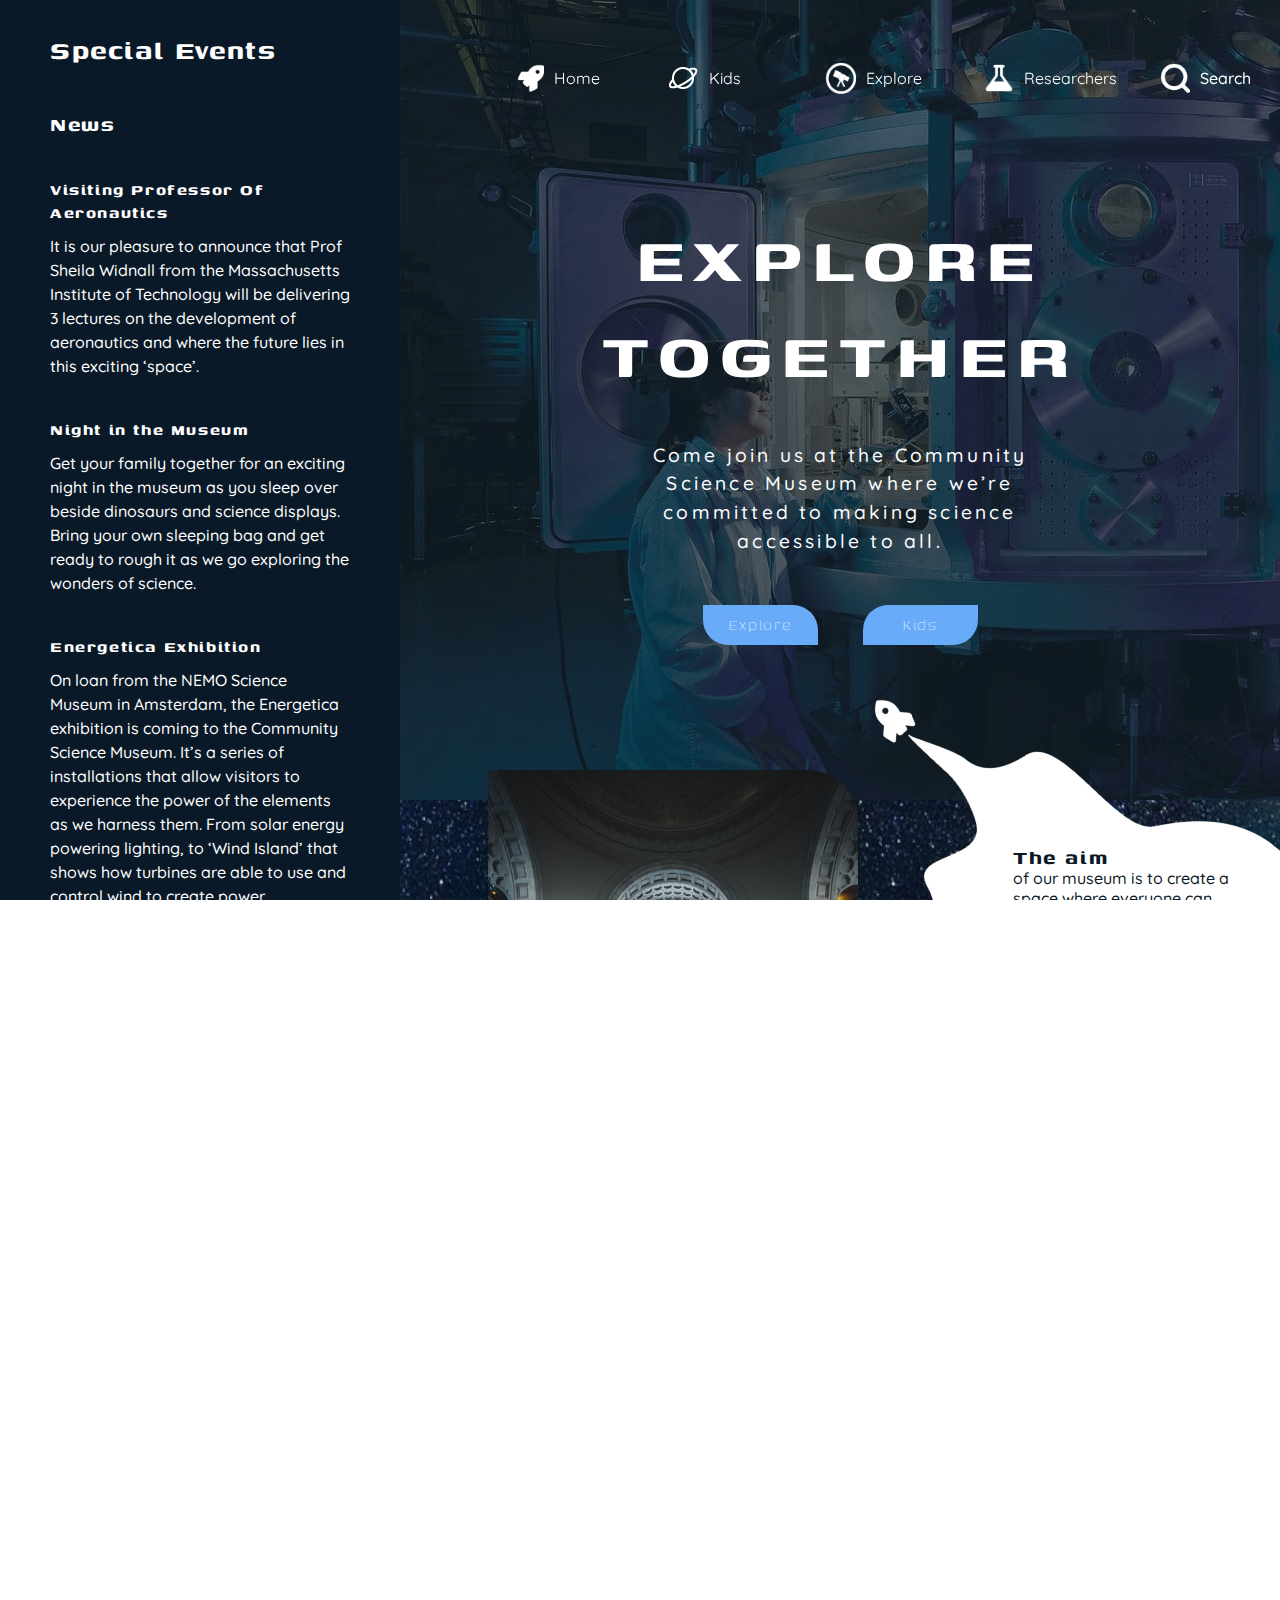
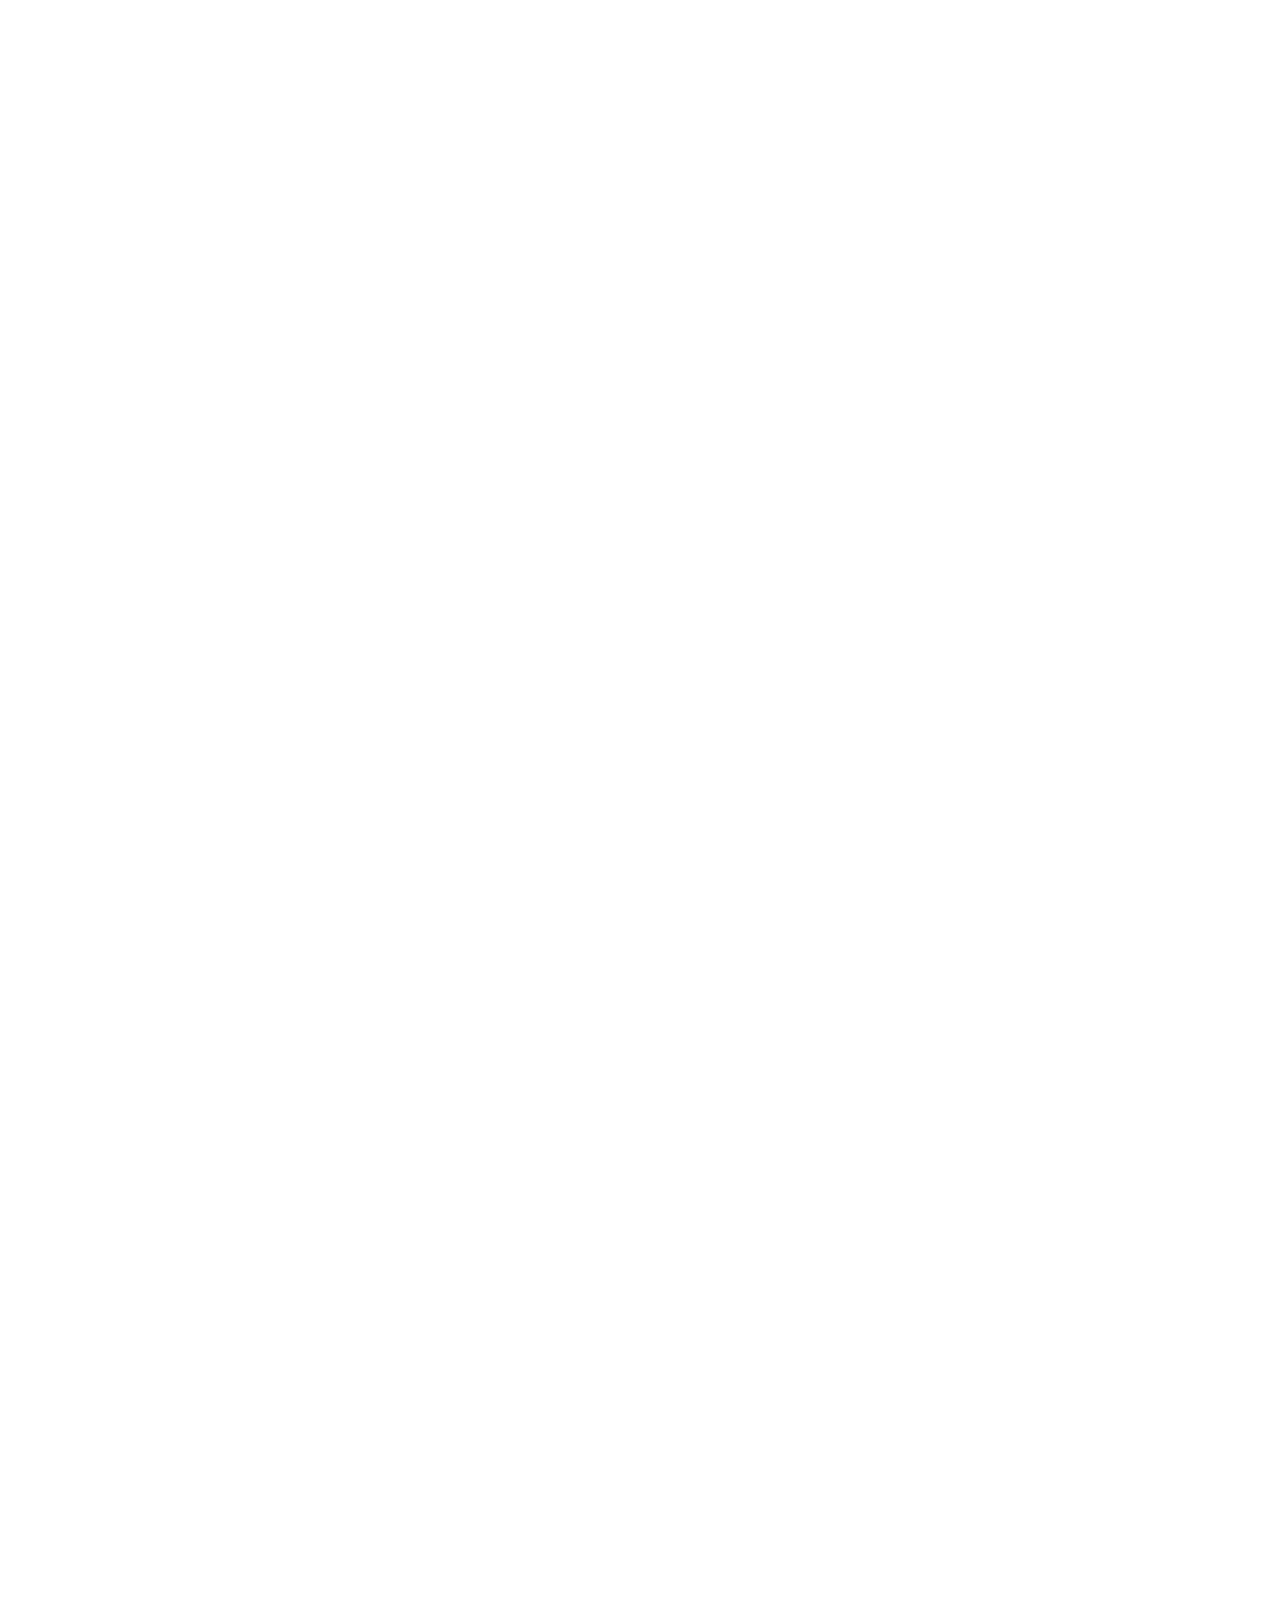
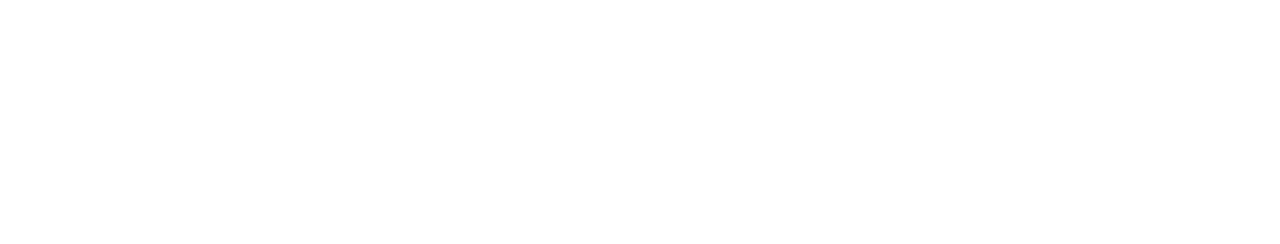
==== index.html @ 1c322164 "indes.html" ====
<!DOCTYPE html>
<html lang="en">
  <head>
    <meta charset="UTF-8" />
    <meta http-equiv="X-UA-Compatible" content="IE=edge" />
    <meta name="viewport" content="width=device-width, initial-scale=1.0" />
    <title>Homepage | The Community Science Museum</title>
    <link rel="preconnect" href="https://fonts.googleapis.com" />
    <link rel="preconnect" href="https://fonts.gstatic.com" crossorigin />
    <link
      href="https://fonts.googleapis.com/css2?family=Genos:wght@400;600;900&display=swap"
      rel="stylesheet"
    />
    <link rel="preconnect" href="https://fonts.googleapis.com" />
    <link rel="preconnect" href="https://fonts.gstatic.com" crossorigin />
    <link
      href="https://fonts.googleapis.com/css2?family=Quicksand:wght@300;400;500;600;700&display=swap"
      rel="stylesheet"
    />
    <link rel="stylesheet" href="/css/styles.css" />
  </head>
  <body>
    <header class="header__desktop">
      <div class="background__overlay"></div>
      <div class="mobileheader__container">
        <div class="search__container">
          <input type="search" name="search" class="search__icon" />
        </div>
        <div class="logo__container">
          <a href="/index.html"
            ><img src="/logo/museum-logo.png" alt="Museum logo" class="logo"
          /></a>
          <div class="logo__slogan">
            <p class="museum__name">Community Science Museum</p>
            <p class="slogan">- Explore Together</p>
          </div>
        </div>
        <div class="menu__container">
          <button class="rocket__menu">
            <img
              src="/assets/hamburger-menu-icon.png"
              alt="Hamburger menu"
              class="rocket__menu"
            />
          </button>
          <div class="list">
            <a href="/kids.html">For Kids And Teachers</a>
            <a href="/researchers.html">For Researchers</a>
            <a href="/explore.html">Exhibition Spaces</a>
            <a href="/special-events.html">Special Events </a>
            <a href="/contact.html">Contact Us</a>
            <a href="/get-involved.html">Get Involved</a>
          </div>
        </div>
      </div>
      <nav>
        <div class="nav__home">
          <a href="#"
            ><img src="/assets/rocket-icon.png" alt="Home button" />Home</a
          >
        </div>
        <div class="nav__kids">
          <a href="/kids.html"
            ><img src="/assets/saturn-icon.png" alt="Visit kids page" />Kids</a
          >
        </div>
        <div class="nav__explore">
          <a href="/explore.html"
            ><img
              src="/assets/telescope-icon.png"
              alt="Visit explore page"
            />Explore</a
          >
        </div>
        <div class="nav__researchers">
          <a href="/researchers.html"
            ><img
              src="/assets/chemistry-icon.png"
              alt="Visit researchers page"
            />Researchers</a
          >
        </div>
        <div class="nav__search">
          <img src="/assets/search-icon.png" alt="Search" />
          <p>Search</p>
        </div>
      </nav>
      <article class="headsection__desktop">
        <h1 class="headline__desktop">explore together</h1>
        <h1 class="headline__mobile">Come join us</h1>
        <p class="headline__p">
          Come join us at the Community Science Museum where we’re committed to
          making science accessible to all.
        </p>
        <div class="cta__container">
          <a href="/explore.html">Explore</a>
          <a href="/kids.html">Kids</a>
        </div>
      </article>
    </header>
    <main>
      <div class="headline__img"></div>
      <article class="rocket__container">
        <div class="rocket__text-container">
          <h2>The aim</h2>
          <p>
            of our museum is to create a space where everyone can experience the
            wonders of our discoveries and perhaps even ignite a lifelong
            passion to continue the exploration of the world around us.
          </p>
        </div>
      </article>
      <div class="absolute__fix"></div>
      <article class="card__container">
        <section class="webelieve__card">
          <div class="card__background-overlay"></div>
          <div class="webelieve__img"></div>
          <div class="text__container-desktop">
            <h2>We believe</h2>
            <p>
              science should not be confined to the textbook, but brought to
              life through exhibits.
            </p>
          </div>
          <div class="text__container-mobile">
            <p>
              We believe science should not be confined to the textbook, but
              brought to life through exhibits.
            </p>
          </div>
        </section>
        <section class="thisis__card">
          <div class="card__background-overlay"></div>
          <div class="thisis__img"></div>
          <div class="text__container-desktop">
            <h2>This is</h2>
            <p>
              why we have over 1000 different exhibits on the many varied
              subjects of science to explore. Many of these exhibits are
              designed for you to interact with and play around to see science
              come to life (apart from the dinosaur exhibits – they only come to
              life at night when everyone’s gone home).
            </p>
          </div>
          <div class="text__container-mobile">
            <p>
              This is why we have over 1000 different exhibits on the many
              varied subjects of science to explore. Many of these exhibits are
              designed for you to interact with and play around to see science
              come to life (apart from the dinosaur exhibits – they only come to
              life at night when everyone’s gone home).
            </p>
          </div>
        </section>
      </article>
      <article class="kids__container">
        <section class="rocket__kids-container">
          <div class="rocket__bubble"></div>
          <h2>Kids</h2>
          <div class="kids__img"></div>
          <p>
            Are you a young person looking to learn more about science? Come on
            down to our museum, there’s plenty to see and do.
          </p>
          <a href="/kids.html">Kids</a>
        </section>
        <section class="kids__section">
          <h2>Bring your whole family</h2>
        </section>
      </article>
    </main>
    <aside>
      <article class="logo__desktop">
        <div class="logo__container">
          <a href="/index.html"
            ><img src="/logo/museum-logo.png" alt="Museum logo" class="logo"
          /></a>
          <div class="logo__slogan">
            <p class="museum__name">Community Science Museum</p>
            <p class="slogan">- Explore Together</p>
          </div>
        </div>
      </article>
      <article class="events__container">
        <h2 class="events__headline">Special Events</h2>
        <h2>News</h2>
        <section class="events__section">
          <h2>Visiting Professor Of Aeronautics</h2>
          <p class="text__container-mobile text__container-desktop">
            It is our pleasure to announce that Prof Sheila Widnall from the
            Massachusetts Institute of Technology will be delivering 3 lectures
            on the development of aeronautics and where the future lies in this
            exciting ‘space’.
          </p>
        </section>
        <section class="events__section">
          <h2>Night in the Museum</h2>
          <p class="text__container-mobile text__container-desktop">
            Get your family together for an exciting night in the museum as you
            sleep over beside dinosaurs and science displays. Bring your own
            sleeping bag and get ready to rough it as we go exploring the
            wonders of science.
          </p>
        </section>
        <section class="events__section">
          <h2>Energetica Exhibition</h2>
          <p class="text__container-mobile text__container-desktop">
            On loan from the NEMO Science Museum in Amsterdam, the Energetica
            exhibition is coming to the Community Science Museum. It’s a series
            of installations that allow visitors to experience the power of the
            elements as we harness them. From solar energy powering lighting, to
            ‘Wind Island’ that shows how turbines are able to use and control
            wind to create power.
          </p>
        </section>
      </article>
      <footer>
        <h1>visit</h1>
        <section class="location__container">
          <h3>Location</h3>
          <p>The museum is located at Vigeveien 22B</p>
          <p>4633 Kristiansand Norway</p>
          <a href="#map" class="map__scroll">See map</a>
          <a href="/contact.html" class="map__jump">See map</a>
        </section>
        <section class="admission__container">
          <h3>Admission</h3>
          <p>The entrance is free for all.</p>
          <p>
            There are guided tours of the museum that leave every hour. These
            tours are 70 NOK per person and include a handy printed guide of the
            museum.
          </p>
          <p>
            If you would like to organise a guided tour for your group of 6 or
            more people, please contact us to arrange the tour.
          </p>
          <a href="#contact" class="contact__scroll">Contact</a>
          <a href="/contact.html" class="contact__jump">Contact</a>
        </section>
        <section class="hours__container">
          <h3>Hours</h3>
          <div class="hours__section">
            <ul>
              <li>Monday</li>
              <li>Tuesday</li>
              <li>Wednesday</li>
              <li>Thursday</li>
              <li>Friday</li>
              <li>Saturday</li>
              <li>Sunday</li>
            </ul>
            <ul>
              <li>Closed</li>
              <li>10.00-16.00</li>
              <li>10.00-16.00</li>
              <li>10.00-16.00</li>
              <li>10.00-19.00</li>
              <li>09.00-16.00</li>
              <li>09.00-13.00</li>
            </ul>
          </div>
        </section>
        <section class="accessability__container">
          <h3>Accessability</h3>
          <p>
            The museum has wheelchair accessibility ramps. It also has audio
            guides and braille display signs for the visually impaired.
          </p>
        </section>
        <section class="food__container">
          <h3>Food and Drinks</h3>
          <p>
            There is a café attached to the museum where you can get light
            lunches, soft drinks, coffee, snacks and more.
          </p>
        </section>
        <section class="shop__container">
          <h3>Shop</h3>
          <p>
            Our shop offers a range of memorabilia from the museum as well as
            great gifts and activity packs that allow you to continue to explore
            science even after you’ve left the museum.
          </p>
        </section>
        <a href="/special-events.html" class="events__mobile">Get involved</a>
        <a href="/get-involved.html" class="getinvolved__desktop"
          >Get involved</a
        >
      </footer>
      <section class="contactform__container">
        <h2 id="contact">Message us</h2>
        <form action="" method="get" class="form__container">
          <div class="form__name">
            <label for="name"></label>
            <input
              type="text"
              name="name"
              class="input__name"
              placeholder="Full Name"
            />
          </div>
          <div class="form__email">
            <label for="email"></label>
            <input
              type="text"
              name="email"
              class="input__email"
              placeholder="e-mail"
            />
          </div>
          <div class="form__subject">
            <label for="subject"></label>
            <select name="subject" class="input__subject">
              <option value="">Who are you?</option>
              <option value="teacher">I'm a teacher</option>
              <option value="researcher">I'm a researcher</option>
              <option value="feedback">Feedback</option>
              <option value="none">None of the above</option>
            </select>
          </div>
          <div class="form__textarea">
            <label for="area"></label>
            <textarea
              name="area"
              class="input__textarea"
              cols="30"
              rows="10"
              placeholder="Start Writing"
            ></textarea>
            <input type="submit" value="Send" class="form__button" />
          </div>
        </form>
      </section>
      <section id="map" class="map__mobile">
        <iframe
          src="https://www.google.com/maps/embed?pb=!1m18!1m12!1m3!1d2104.699314250057!2d8.0293412!3d58.1621192!2m3!1f0!2f0!3f0!3m2!1i1024!2i768!4f13.1!3m3!1m2!1s0x4638023575652699%3A0x5acfe1edf2bc8870!2sVigeveien%2022B%2C%204633%20Kristiansand!5e0!3m2!1sen!2sno!4v1638366936750!5m2!1sen!2sno"
          width="400"
          height="300"
          style="border: 0"
          allowfullscreen=""
          loading="lazy"
          class="map"
        ></iframe>
      </section>
    </aside>
  </body>
</html>
---- css/styles.css ----
*,
:after,
:before {
  box-sizing: border-box;
}

:root {
  --button: #68abf9;
  --purple: #e3dcf2;
  --aside: #0a1927;
  --hover: #f48f3d;
}

html {
  scroll-behavior: smooth;
}

html,
body {
  margin: 0;
  font-family: "Quicksand", sans-serif;
  width: 100%;
  height: 100%;
  background: radial-gradient(#2b4165, #0a1927);
  overflow-x: hidden;
}

a {
  text-decoration: none;
}

p {
  line-height: 1.5rem;
  font-weight: 500;
  color: #fff;
}

footer p {
  color: var(--aside);
}

body ul {
  list-style-type: none;
}

/*Header*/

.mobileheader__container {
  margin: 20px auto 50px;
  padding: 20px;
  width: 100%;
  max-width: 330px;
  display: flex;
  justify-content: space-between;
}

.logo__container {
  width: 100%;
  text-align: center;
}

.museum__name {
  text-transform: uppercase;
  color: #fff;
  font-weight: 700;
  font-size: 0.8rem;
}

.logo {
  width: 60%;
  margin-bottom: 15px;
}

.logo__slogan {
  line-height: 0.5rem;
}

.slogan {
  color: #fff;
  font-size: 0.8rem;
  font-weight: 500;
  text-transform: lowercase;
}

.rocket__menu {
  width: 55px;
  background-color: transparent;
  border: none;
  display: flex;
  align-items: flex-start;
}

.rocket__menu-img {
  width: 45px;
}

.mobileheader__container {
  position: relative;
}

.search__mobile {
  width: 40px;
}

.search__icon {
  background-image: url(/assets/search-icon-mobile.png);
  background-size: 40px;
  background-repeat: no-repeat;
}

.search__container {
  width: 60px;
}

.search__container input {
  border: none;
  background-color: transparent;
  height: 40px;
  width: 40px;
}

.search__container input:hover,
.search__container input:focus {
  border: none;
  height: 40px;
  width: 220px;
  border-radius: 20px;
  background-color: #fff;
  opacity: 80%;
  position: absolute;
  left: 10px;
  z-index: 10;
}

.search__icon:hover,
.search__icon:focus {
  background-image: url(/assets/search-icon-mobile.png);
  background-size: 40px;
  background-repeat: no-repeat;
  background-position-x: 10px;
  padding-left: 50px;
}

.rocket__kids-container h2 {
  text-align: left;
}

.list {
  position: absolute;
  width: 100%;
  height: 80vh;
  left: 0;
  top: 30px;
  background: radial-gradient(#2b4165, #0a1927);
  opacity: 98%;
  border-radius: 20px;
  line-height: 4rem;
  font-size: 1.5rem;
  padding-right: 30px;
  display: none;
}

.rocket__menu:hover + .list,
.rocket__menu:focus + .list {
  display: flex;
  align-items: flex-end;
  justify-content: center;
  flex-direction: column;
}

.list a {
  color: #fff;
  font-family: "genos", Verdana, Geneva, Tahoma, sans-serif;
  display: flex;
}

.list a:hover {
  color: var(--hover);
}

/*/Header*/

/*Headlines*/

h1,
h2 {
  font-family: "genos", Verdana, Geneva, Tahoma, sans-serif;
  color: #fff;
  letter-spacing: 0.1rem;
  text-align: center;
}

.headline__mobile {
  font-size: 2rem;
}

.headline__img {
  border-radius: 0 50px 0 50px;
  background-image: url(/images/machine-purple.jpg);
  background-size: 100%;
  background-repeat: no-repeat;
  width: 100%;
  height: 250px;
  margin: 50px auto;
}

.rocket__kids-container h2 {
  font-size: 2rem;
}

h3 {
  font-family: "genos", Verdana, Geneva, Tahoma, sans-serif;
  font-weight: 600;
}

.special__events-mobile h3 {
  color: #fff;
}

/*/Headlines*/

/*cta buttons*/

.cta__container {
  margin: auto;
  width: 80%;
  display: flex;
  justify-content: space-around;
}

.cta__container a,
.rocket__kids-container a,
.map__jump,
.contact__jump,
.form__button,
.map__scroll,
.contact__scroll {
  font-family: "genos", Verdana, Geneva, Tahoma, sans-serif;
  font-weight: 100;
  font-size: 1.2rem;
  letter-spacing: 0.1rem;
  background-color: var(--button);
  width: 115px;
  height: 40px;
  color: white;
  display: flex;
  justify-content: center;
  align-items: center;
}

.cta__container a:nth-child(1),
.map__jump,
.contact__jump,
.form__button,
.contact__scroll {
  border-radius: 0 25px 0 25px;
}

.cta__container a:nth-child(2),
.rocket__kids-container a,
.map__scroll {
  border-radius: 25px 0 25px 0;
}

.contact__jump:hover,
.map__jump:hover,
.cta__container a:nth-child(1):hover,
.contact__scroll:hover {
  border-radius: 25px 0 25px 0;
}

.rocket__kids-container a:hover,
.cta__container a:nth-child(2):hover,
.map__scroll:hover {
  border-radius: 0 25px 0 25px;
}

.cta__kids {
  justify-content: flex-end;
}

.cta__kids a {
  width: 150px;
}

.form__button {
  border: 0;
  margin-top: 20px;
  position: relative;
}

/*/cta buttons*/

/*Rocket bubble*/

.rocket__container {
  background-image: url(/images/rocket-bubble.png);
  background-size: 500px;
  background-repeat: no-repeat;
  width: 100%;
  height: 520px;
  position: relative;
}

.rocket__container h2,
.rocket__container p {
  color: var(--aside);
  text-align: left;
  line-height: unset;
}

.rocket__text-container {
  width: 180px;
  position: absolute;
  top: 170px;
  left: 110px;
}

.rocket__text-container h2 {
  margin-bottom: -19px;
}

/*/Rocket bubble*/

/*Content*/

.webelieve__img {
  width: 100%;
  height: 500px;
  background-image: url(/images/elephant-in-the-room.jpg);
  background-size: 100%;
  border-radius: 0 50px 0 50px;
  position: relative;
  top: -30px;
}

.thisis__img,
.kids__img {
  height: 250px;
  margin: auto;
  border-radius: 0 50px 0 50px;
  background-size: cover;
  background-position-y: 0;
  background-repeat: no-repeat;
}

.thisis__img {
  background-image: url(/images/vr-red.jpg);
  width: 70%;
  max-width: 375px;
  background-position-y: -100px;
}

.kids__img {
  background-image: url(/images/child-reading.jpg);
  background-size: 100%;
  width: 100%;
}

.text__container-mobile,
.kids__container {
  color: #fff;
  margin: 20px auto;
  width: 70%;
  max-width: 300px;
}

.rocket__kids-container {
  position: relative;
  margin: 20px auto 60px;
}

.rocket__kids-container a {
  position: absolute;
  right: 0;
}

.news__img {
  width: 100%;
  height: 470px;
  background-image: url(/images/hallway.jpg);
  background-size: 100%;
  background-repeat: no-repeat;
  margin: 50px 0 80px 0;
  border-radius: 0 50px 0 50px;
}

.news,
.get__involved {
  width: 70%;
  color: #fff;
  margin: auto;
}

article,
section {
  margin-top: 60px;
}

.special__events-mobile p {
  font-weight: 400;
}

.moon__img,
.solarsystem__img,
.planets__img,
.skeleton__img,
.mammoth__img,
.ice__img,
.math__img,
.vrpaint__img,
.child__img,
.blocks__img,
.astronaut__img-mobile,
.human__img,
.microscrope__img {
  width: 100%;
  max-width: 375px;
  margin: auto;
  margin-bottom: 40px;
  background-size: 100%;
  background-repeat: no-repeat;
  border-radius: 0 50px 0 50px;
}

.moon__img {
  height: 200px;
  background-image: url(/images/moon-phases.jpg);
}

.solarsystem__img {
  height: 440px;
  background-image: url(/images/solar-system.png);
  margin: 40px auto;
}

.planets__img {
  height: 190px;
  width: 80%;
  background-image: url(/images/rob-the-robot.jpg);
}

.skeleton__img {
  height: 220px;
  background-image: url(/images/skeleton-bw.jpg);
}

.mammoth__img {
  height: 170px;
  width: 80%;
  margin: 40px auto;
  background-image: url(/images/mammoth.jpg);
}

.ice__img {
  height: 230px;
  background-image: url(/images/global-warming.jpg);
}

.math__img {
  height: 150px;
  background-image: url(/images/math-problem.jpg);
  border-radius: 0;
}

.kids__mobile .mammoth__img {
  width: 100%;
  height: 230px;
}

.vrpaint__img {
  height: 230px;
  background-image: url(/images/vr-paint.jpg);
}

.section__three-img {
  position: relative;
  height: 430px;
  width: 100%;
  max-width: 375px;
  margin: auto;
}

.child__img,
.blocks__img {
  position: absolute;
}

.child__img {
  background-image: url(/images/child-reading.jpg);
  height: 300px;
  width: 215px;
  z-index: 2;
}

.blocks__img {
  background-image: url(/images/toy.jpg);
  height: 300px;
  width: 210px;
  z-index: 1;
  top: 100px;
  right: 0;
}

.teachers__img {
  height: 500px;
  width: 100%;
  background-position-y: unset;
  margin-bottom: 50px;
}

.astronaut__img-mobile {
  height: 250px;
  background-image: url(/images/astronaut.jpg);
}

.human__img {
  height: 400px;
  background-image: url(/images/research-body.jpg);
}

.microscrope__img {
  height: 200px;
  background-image: url(/images/research-microscrope.jpg);
  margin-top: 60px;
}

/*Contact form*/

.contactform__mobile {
  margin: auto;
  width: 100%;
  max-width: 375px;
  height: 400px;
  display: flex;
  justify-content: center;
  align-items: center;
}

.form__container {
  height: 400px;
  display: flex;
  flex-direction: column;
  justify-content: space-between;
  align-items: center;
}

.form__textarea {
  display: flex;
  flex-direction: column;
  align-items: flex-end;
  margin-bottom: 10px;
}

.input__name,
.input__email,
.input__subject,
.input__textarea {
  background-color: var(--purple);
  opacity: 0.8;
  border: none;
  border-radius: 0 5px 0 5px;
  height: 30px;
  text-align: center;
  font-family: "quicksand", Verdana, Geneva, Tahoma, sans-serif;
  letter-spacing: 0.2rem;
  font-weight: 800;
  color: var(--aside);
}

.input__subject {
  width: 225px;
}

.input__textarea {
  width: 225px;
  height: 170px;
}

/*/Contact form*/

/*Map*/

.map__mobile {
  width: 100%;
  max-width: 375px;
  height: 500px;
  text-align: center;
  margin: auto;
}

.map {
  width: 100%;
  height: 100%;
  border-radius: 10px;
}

/*/Map*/

/*/Content*/

/*Footer*/

aside {
  background: var(--purple);
  margin-top: 150px;
  padding: 30px 0 50px 0;
}

footer {
  width: 80%;
  margin: auto;
}

footer h1 {
  text-transform: uppercase;
  color: var(--aside);
  font-size: 2rem;
  text-align: left;
}

footer p {
  font-weight: 200;
  width: 100%;
}

footer section {
  margin-bottom: 35px;
}

.location__container p {
  width: 80%;
}

.hours__section {
  display: flex;
  justify-content: space-between;
}

.hours__section ul {
  padding: 0;
  margin-right: 50px;
  line-height: 1.8rem;
}

.events__mobile {
  color: var(--aside);
  font-family: "genos", Verdana, Geneva, Tahoma, sans-serif;
  font-weight: 600;
  font-size: 2rem;
  text-transform: uppercase;
}

.events__mobile:hover {
  color: var(--hover);
}

/*/Footer*/

/*Hidden*/

nav,
.headline__desktop,
.headline__p,
.text__container-desktop,
.kids__section,
.events__container,
.map__scroll,
.contact__scroll,
.getinvolved__desktop,
.contactform__container,
#map,
.header__subsection-desktop,
.kids__header-desktop,
.kids__desktop,
.researcher__desktop,
.logo__desktop,
.absolute__fix {
  display: none;
}

/*/Hidden*/

/*/Mobile*/

@media (min-width: 480px) {
  .thisis__img {
    height: 400px;
  }

  .webelieve__img,
  .headline__img {
    width: 480px;
    margin-right: auto;
    margin-left: auto;
  }

  .rocket__container {
    width: 480px;
    margin: auto;
  }

  .cta__container {
    width: 360px;
  }

  .hours__section {
    width: 330px;
  }
}

@media (min-width: 1100px) {
  /*Hidden*/

  .mobileheader__container,
  .map__jump,
  .contact__jump,
  .headline__mobile,
  .headline__img,
  .text__container-mobile,
  .rocket__kids-container h2 {
    display: none;
  }

  /*/Hidden*/

  body {
    background-image: url(/images/starry-sky.jpg);
    background-size: 100% 100%;
    min-height: 100%;
    background-repeat: no-repeat;
    max-width: 1500px;
    display: grid;
    margin: auto;
    grid-template-columns: 400px 1fr 1fr;
    grid-template-rows: 800px 100% 120%;
    grid-template-areas:
      "aside header header"
      "aside main main"
      "aside main main";
  }

  header {
    grid-area: header;
  }

  main {
    grid-area: main;
    position: relative;
  }

  footer p {
    color: #fff;
  }

  /*Aside*/

  .events__container,
  .contactform__container,
  #map,
  footer {
    display: block;
  }

  aside {
    background-color: var(--aside);
    grid-area: aside;
    margin: 0;
    color: #fff;
  }

  aside h1,
  aside h2 {
    text-align: left;
    width: 75%;
    margin: auto;
  }

  article,
  section {
    margin-top: unset;
  }

  .events__mobile {
    color: #fff;
  }

  .logo__container {
    display: flex;
    align-items: center;
    margin-bottom: 100px;
  }

  .logo__slogan p {
    text-align: left;
    line-height: 0.8rem;
  }

  .events__headline,
  .events__container h2 {
    margin-bottom: 40px;
  }

  .events__headline {
    font-size: 2rem;
  }

  .events__section h2 {
    font-size: 1.2rem;
    margin-bottom: -10px;
  }

  .events__section {
    margin-bottom: 40px;
  }

  .text__container-desktop {
    display: block;
    width: 80%;
  }

  footer {
    width: 75%;
  }

  .map__scroll,
  .contact__scroll {
    display: flex;
  }

  .contactform__container {
    margin: 60px auto;
    text-align: left;
  }

  .contactform__container h2 {
    margin-bottom: 30px;
  }

  .form__container {
    align-items: flex-start;
    width: 75%;
    margin: auto;
  }

  .map__mobile {
    width: 80%;
    height: 410px;
  }

  /*/Aside*/

  /*Header*/

  nav {
    display: flex;
    position: fixed;
    justify-content: space-between;
    top: 50px;
    right: 0;
    width: 60%;
    max-width: 850px;
    z-index: 20;
  }

  nav a {
    color: #fff;
  }

  nav div {
    width: 150px;
    display: flex;
  }

  nav div a {
    display: flex;
    justify-content: center;
    align-items: center;
  }

  nav img {
    width: 30%;
    margin-right: 10px;
  }

  .nav__kids img {
    width: 45%;
  }

  .nav__researchers img {
    width: 20%;
  }

  .nav__search img {
    width: 20%;
  }

  .nav__search {
    display: flex;
    justify-content: center;
    align-items: center;
  }

  .headline__desktop,
  .headline__p {
    display: flex;
  }

  .headsection__desktop h1 {
    text-transform: uppercase;
    font-size: 5rem;
    letter-spacing: 0.6rem;
    margin-bottom: unset;
  }

  .headline__p {
    width: 400px;
    font-size: 1.2rem;
    letter-spacing: 0.2rem;
    line-height: 1.8rem;
    margin-top: 40px;
  }

  .cta__container {
    width: 320px;
    margin-top: 30px;
  }

  .header__desktop {
    background-image: url(/images/machine-purple.jpg);
    background-repeat: no-repeat;
    display: flex;
    justify-content: center;
    align-items: center;
    position: relative;
  }

  .background__overlay {
    width: 100%;
    height: 800px;
    background: var(--aside);
    opacity: 0.7;
    position: absolute;
  }

  .headsection__desktop {
    width: 700px;
    text-align: center;
    display: flex;
    flex-direction: column;
    justify-content: center;
    align-items: center;
    position: relative;
    z-index: 10;
  }

  /*/Header*/

  /*Main*/

  .rocket__container {
    position: absolute;
    width: 500px;
    z-index: 10;
    right: -100px;
    top: -180px;
    transform: rotate(-20deg);
  }

  .absolute__fix {
    height: 300px;
  }

  .rocket__text-container {
    transform: rotate(20deg);
    top: 190px;
    left: 120px;
  }

  .rocket__text-container p {
    width: 220px;
  }

  .card__container {
    width: 80%;
    height: 1050px;
    margin: auto;
    gap: 20px;
    justify-content: space-between;
    display: flex;
    flex-wrap: wrap;
  }

  .webelieve__card,
  .thisis__card {
    position: relative;
    width: 370px;
    height: 470px;
    margin-bottom: 60px;
    display: flex;
    justify-content: center;
  }

  .thisis__card {
    align-self: center;
  }

  .webelieve__img,
  .thisis__img {
    position: absolute;
    width: 370px;
  }

  .thisis__img {
    height: 100%;
  }

  .card__background-overlay {
    position: absolute;
    width: 370px;
    height: 250px;
    background: linear-gradient(
      to bottom,
      rgba(84, 84, 84, 0),
      rgba(9, 19, 30, 1)
    );
    z-index: 5;
    bottom: 0;
    border-radius: 0 0 0px 50px;
  }

  .thisis__card .card__background-overlay {
    height: 470px;
  }

  .webelieve__card .text__container-desktop,
  .thisis__card .text__container-desktop {
    position: absolute;
    width: 320px;
    bottom: 15px;
    z-index: 10;
  }

  .webelieve__card .text__container-desktop h2,
  .thisis__card .text__container-desktop h2 {
    text-align: left;
    margin: 0;
    margin-bottom: -15px;
  }

  .webelieve__card .text__container-desktop p,
  .thisis__card .text__container-desktop p {
    font-size: 0.9rem;
  }

  .kids__container {
    position: relative;
    top: 80px;
  }

  .rocket__bubble {
    position: absolute;
    left: -65px;
    top: -50px;
    width: 400px;
    height: 500px;
    background-image: url(/images/rocket-bubble.png);
    background-size: 100%;
    background-repeat: no-repeat;
    transform: scaleX(-1);
    z-index: 1;
  }

  .kids__section {
    display: block;
  }

  .kids__section h2 {
    font-size: 2rem;
    position: absolute;
    top: -50px;
    left: -200px;
  }

  .rocket__kids-container p {
    color: var(--aside);
    width: 220px;
    position: absolute;
    left: 40px;
    top: 140px;
    z-index: 2;
  }

  .rocket__kids-container a {
    position: absolute;
    right: unset;
    left: 160px;
    top: 270px;
    z-index: 2;
  }

  .kids__img {
    width: 300px;
    height: 400px;
    position: relative;
    top: 100px;
    left: -200px;
  }

  /*/Main*/
}

@media (min-width: 1350px) {
  .kids__container {
    top: -290px;
    width: 100%;
    max-width: 800px;
    height: 500px;
  }

  .kids__img {
    top: 270px;
    left: 30px;
  }

  .kids__section h2 {
    font-size: 2.2rem;
    top: 170px;
    left: unset;
    right: 30px;
  }
}
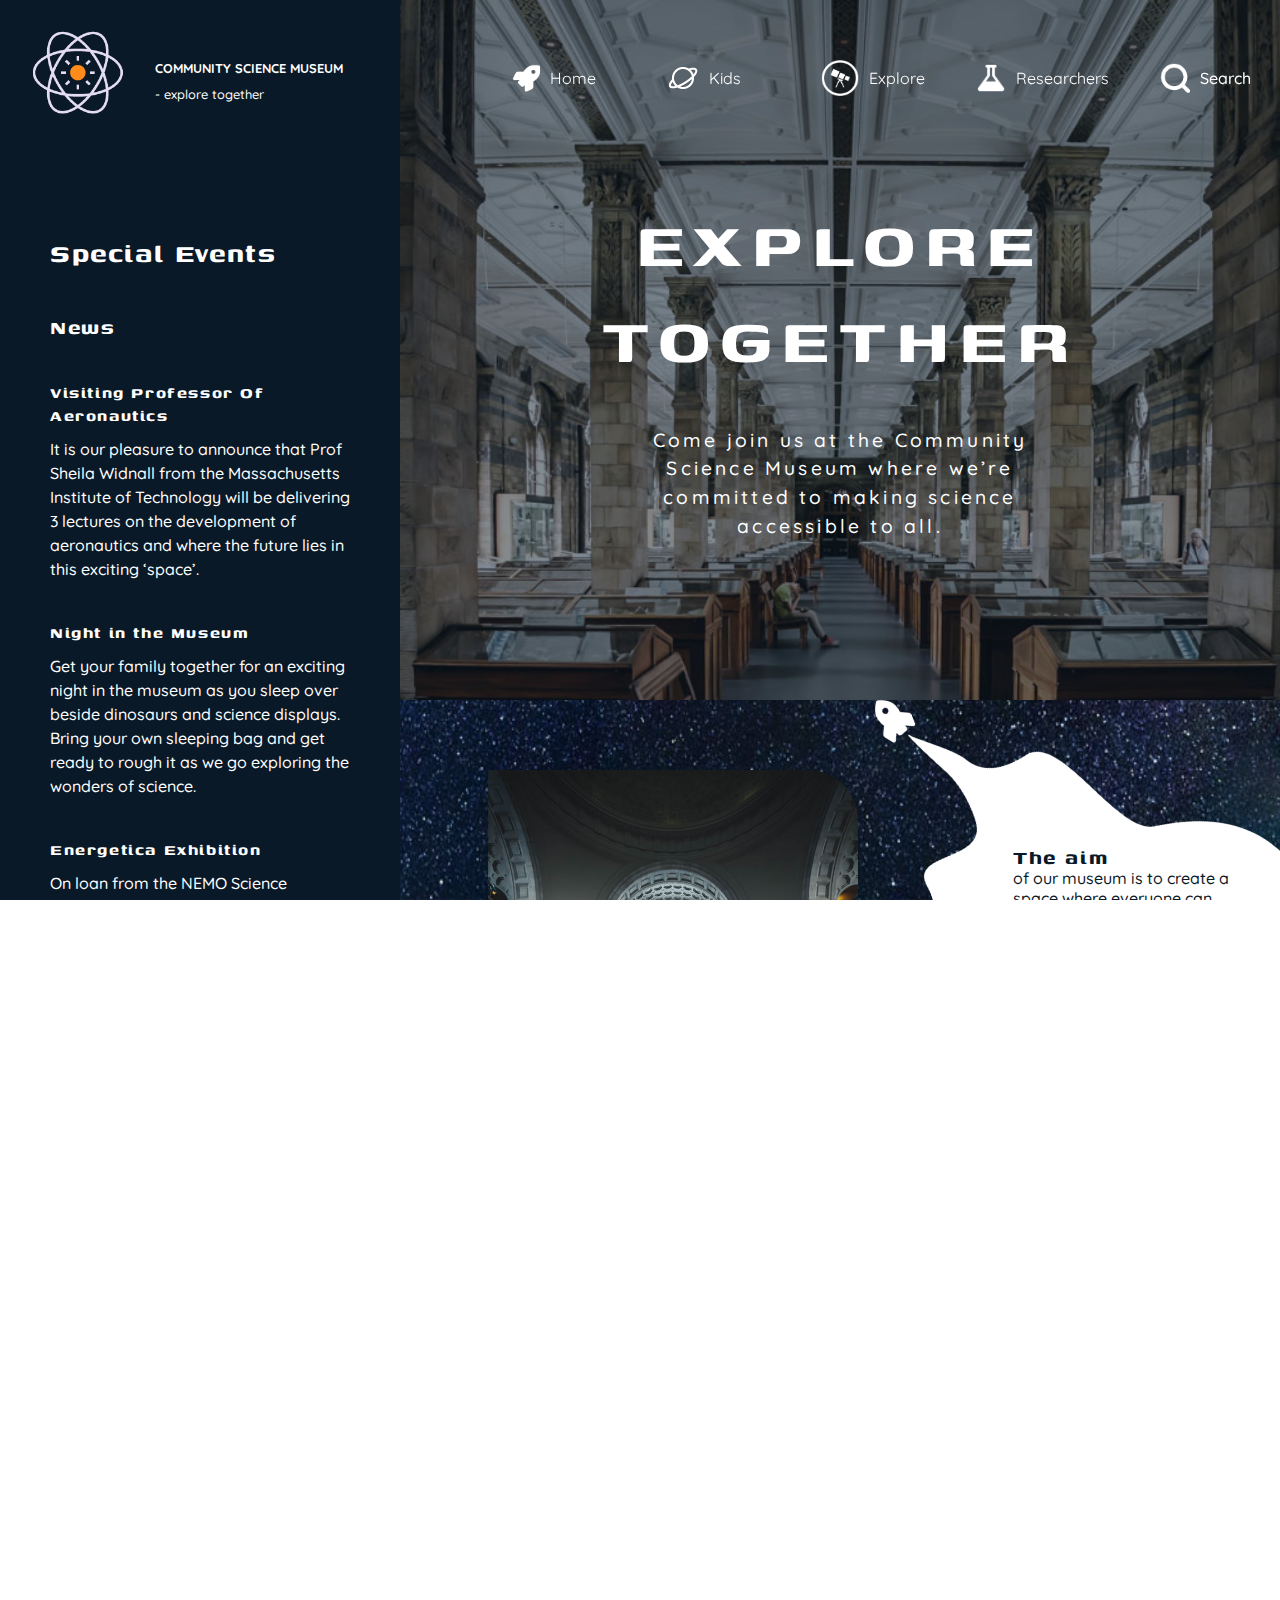
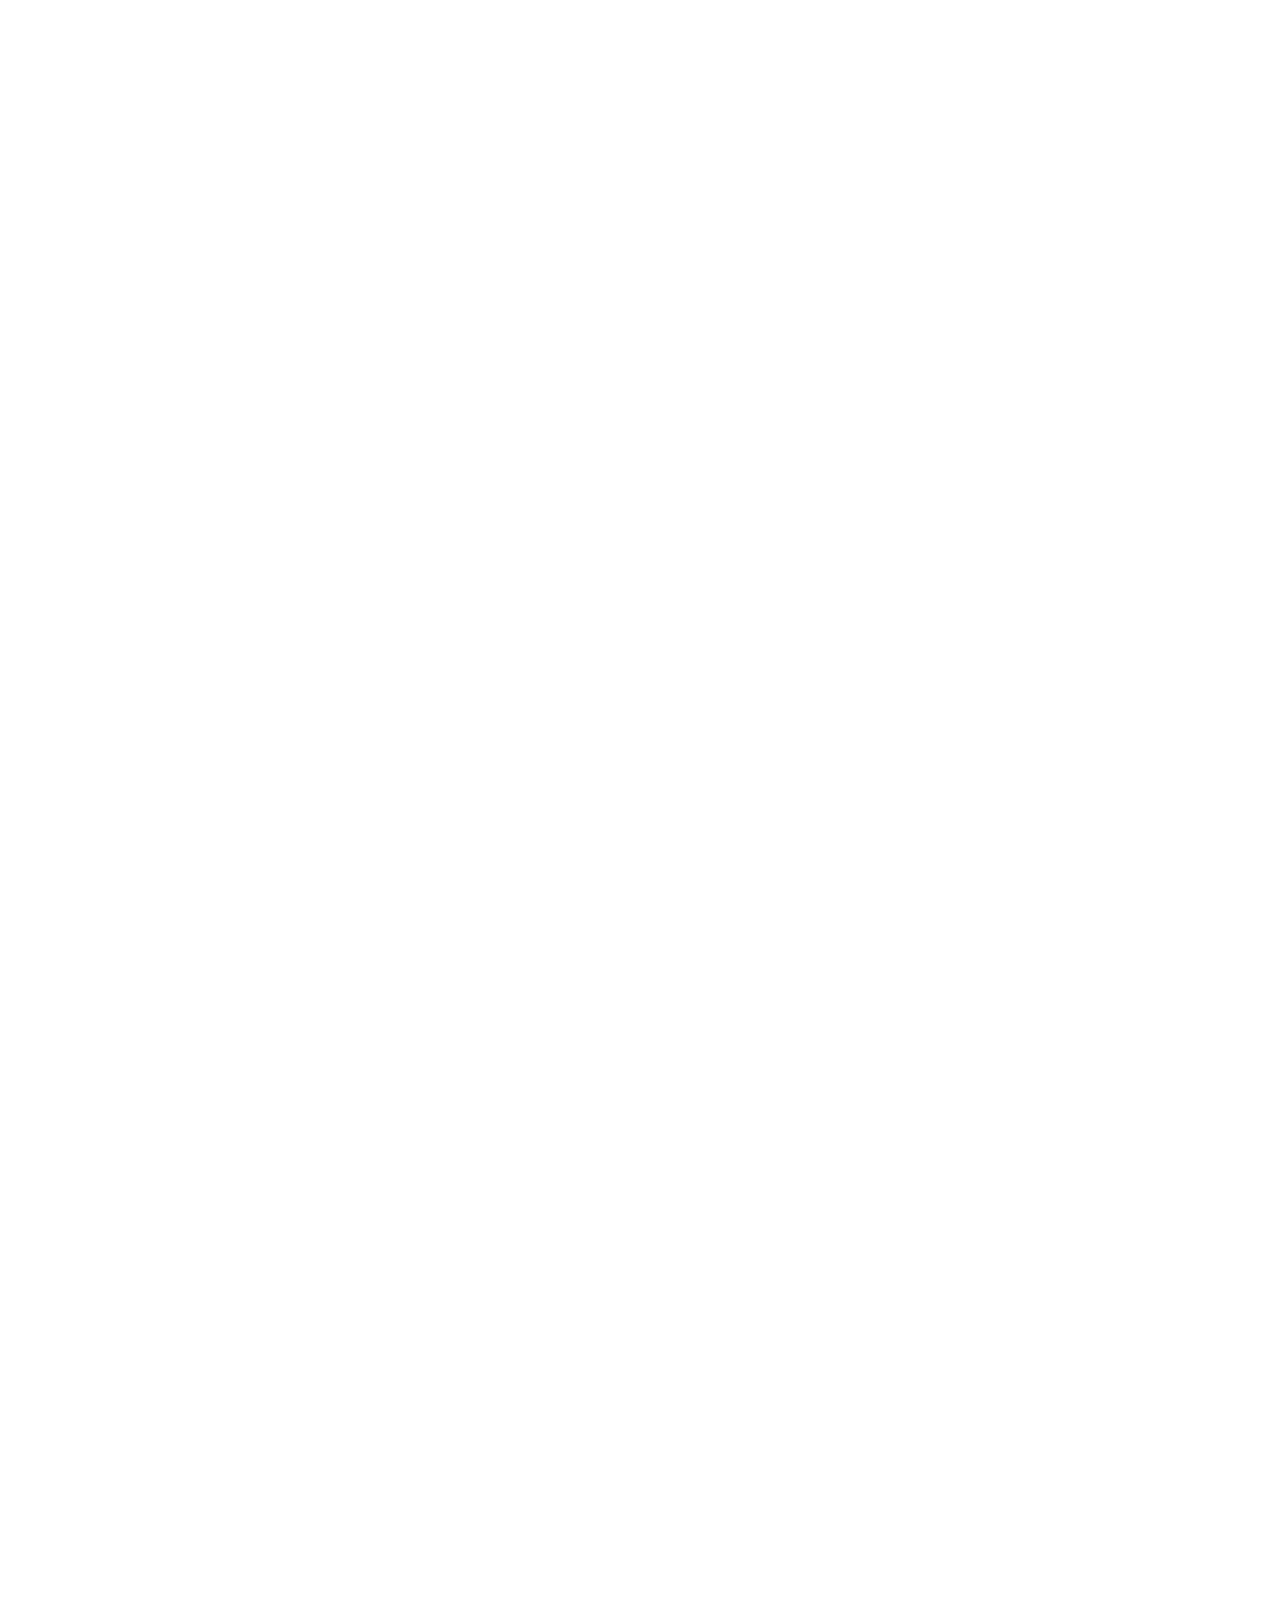
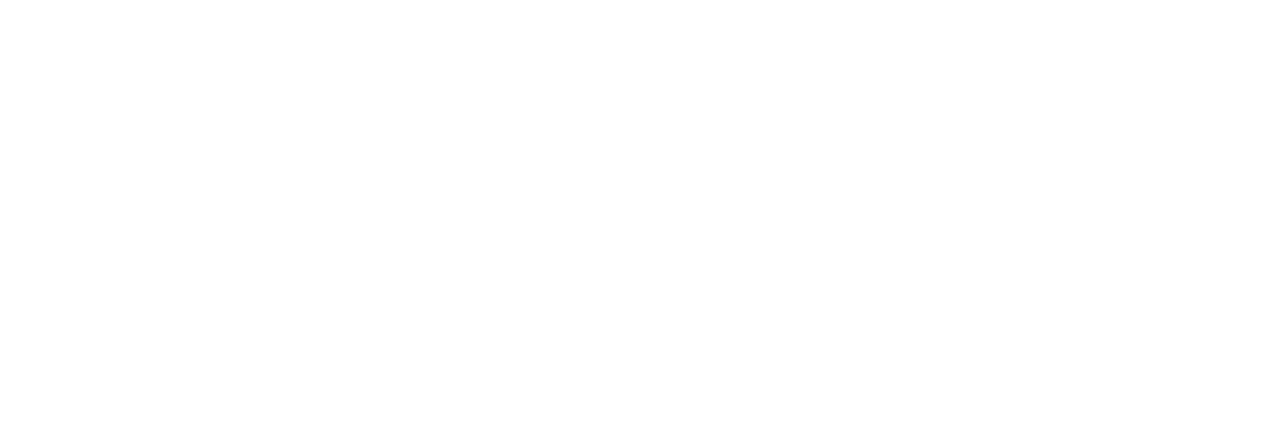
==== commit e4b5e6f1: "get-involved.html" ====
--- a/index.html
+++ b/index.html
@@ -55,7 +55,7 @@
       </div>
       <nav>
         <div class="nav__home">
-          <a href="#"
+          <a href="/index.html"
             ><img src="/assets/rocket-icon.png" alt="Home button" />Home</a
           >
         </div>
--- a/css/styles.css
+++ b/css/styles.css
@@ -162,16 +162,17 @@
 
 .rocket__menu:hover + .list,
 .rocket__menu:focus + .list {
-  display: flex;
+  display: inline-flex;
   align-items: flex-end;
   justify-content: center;
   flex-direction: column;
+  z-index: 20;
 }
 
 .list a {
   color: #fff;
   font-family: "genos", Verdana, Geneva, Tahoma, sans-serif;
-  display: flex;
+  display: inline-block;
 }
 
 .list a:hover {
@@ -675,7 +676,9 @@
 .kids__desktop,
 .researcher__desktop,
 .logo__desktop,
-.absolute__fix {
+.absolute__fix,
+.explore__desktop,
+.main__get-involved {
   display: none;
 }
 
@@ -718,7 +721,15 @@
   .headline__mobile,
   .headline__img,
   .text__container-mobile,
-  .rocket__kids-container h2 {
+  .rocket__kids-container h2,
+  .kids__header-mobile,
+  .kids__mobile,
+  .astronaut__img-mobile,
+  .human__img,
+  .cta__container,
+  .researcher__mobile,
+  .explore__mobile,
+  .headline__p-get {
     display: none;
   }
 
@@ -758,7 +769,8 @@
   .events__container,
   .contactform__container,
   #map,
-  footer {
+  footer,
+  .logo__desktop {
     display: block;
   }
 
@@ -874,7 +886,6 @@
 
   nav div a {
     display: flex;
-    justify-content: center;
     align-items: center;
   }
 
@@ -893,6 +904,10 @@
 
   .nav__search img {
     width: 20%;
+  }
+
+  .nav__explore img {
+    width: 25%;
   }
 
   .nav__search {
@@ -953,6 +968,44 @@
     position: relative;
     z-index: 10;
   }
+
+  /*Kids desktop*/
+
+  .kids__header-desktop {
+    display: block;
+    width: 100%;
+    height: 750px;
+    display: flex;
+    flex-direction: column;
+  }
+
+  .math__img {
+    max-width: unset;
+    width: 100%;
+    height: 350px;
+  }
+
+  .math__headlines {
+    width: 90%;
+    margin: 0 auto;
+  }
+
+  .math__headlines h1,
+  .math__headlines h2 {
+    text-align: left;
+  }
+
+  .math__headlines h1 {
+    font-size: 2.3rem;
+    text-transform: uppercase;
+    margin: 0;
+  }
+
+  .math__headlines h2 {
+    width: 450px;
+  }
+
+  /*/Kids desktop*/
 
   /*/Header*/
 
@@ -1107,10 +1160,621 @@
     left: -200px;
   }
 
+  /*Kids main*/
+
+  .kids__desktop {
+    display: block;
+  }
+
+  .kids__desktop section {
+    width: 350px;
+    height: 500px;
+    background-image: url(/images/starry-sky.jpg);
+    border-radius: 20px;
+  }
+
+  .card__section {
+    position: relative;
+    display: flex;
+    flex-direction: column;
+    justify-content: center;
+    align-items: center;
+    margin-bottom: 30px;
+  }
+
+  .card__section .mammoth__img,
+  .card__section .skeleton__img {
+    height: 190px;
+  }
+
+  .card__section .skeleton__img {
+    width: 80%;
+  }
+
+  .card__section .card__background-overlay {
+    width: 350px;
+    border-radius: 20px;
+  }
+
+  .card__section .section__one,
+  .card__section .section__two {
+    position: relative;
+    z-index: 10;
+    width: 300px;
+  }
+
+  .section__one h2,
+  .section__two h2 {
+    text-align: left;
+    margin-bottom: -15px;
+  }
+
+  .section__two {
+    margin-bottom: 30px;
+  }
+
+  .section__one p {
+    width: 100%;
+  }
+
+  .card__flex {
+    width: 80%;
+    max-width: 850px;
+    margin: auto;
+    display: flex;
+    justify-content: space-between;
+    flex-wrap: wrap;
+    flex-flow: wrap;
+  }
+
+  .card__section-two {
+    position: relative;
+    right: -200px;
+  }
+
+  .kids__desktop .card__section-three {
+    width: 80%;
+    height: 600px;
+    margin: 100px auto 0 auto;
+  }
+
+  .kids__desktop .rocket__container {
+    top: unset;
+    bottom: -200px;
+    right: unset;
+    left: 40px;
+  }
+
+  .vr__paint-img {
+    width: 80%;
+    height: 300px;
+    border-radius: 0 50px;
+    background-image: url(/images/vr-paint.jpg);
+    background-size: 100%;
+    position: absolute;
+    top: 40px;
+  }
+
+  .kids__footer {
+    background-color: var(--aside);
+    margin-top: 300px;
+    height: 1800px;
+    display: flex;
+    flex-direction: column;
+    padding-bottom: 100px;
+  }
+
+  .kids__footer section {
+    background-image: unset;
+    width: 75%;
+    margin: auto;
+    display: flex;
+    justify-content: space-around;
+    align-items: flex-end;
+    flex-wrap: wrap;
+    gap: 15px;
+  }
+
+  .vr__red {
+    width: 300px;
+    height: 400px;
+    background-image: url(/images/vr-red.jpg);
+    background-size: 100%;
+    background-repeat: no-repeat;
+    border-radius: 0 50px;
+  }
+
+  .teachers__text,
+  .holidays__text {
+    width: 400px;
+  }
+
+  .teachers__text h2 {
+    text-align: left;
+    font-size: 2rem;
+  }
+
+  .teachers__text .contact__scroll,
+  .holidays__text .contact__scroll {
+    width: 140px;
+  }
+
+  .holiday__img {
+    width: 300px;
+    height: 400px;
+    position: relative;
+  }
+
+  .kids__img-kids,
+  .blocks__img-kids {
+    width: 200px;
+    height: 300px;
+    background-size: 100%;
+    background-repeat: no-repeat;
+    border-radius: 0 50px;
+  }
+
+  .kids__img-kids {
+    background-image: url(/images/child-reading.jpg);
+    position: absolute;
+    top: 0;
+    left: 0;
+    z-index: 1;
+  }
+
+  .blocks__img-kids {
+    background-image: url(/images/toy.jpg);
+    position: absolute;
+    bottom: 0;
+    right: 0;
+  }
+
+  /*/Kids main*/
+
+  /*Researchers Main*/
+
+  .no__background {
+    background-image: unset;
+  }
+
+  .header__researchers {
+    display: flex;
+    flex-direction: column;
+    justify-content: center;
+    align-items: flex-start;
+    height: 930px;
+  }
+
+  .astronaut__img-desktop {
+    display: block;
+    width: 100%;
+    height: 450px;
+    background-image: url(/images/astronaut.jpg);
+  }
+
+  .header__researchers p,
+  .header__researchers h1 {
+    margin: 0 0 10px 10%;
+  }
+
+  .header__researchers h1 {
+    font-size: 3rem;
+    padding-top: 50px;
+    text-transform: uppercase;
+    letter-spacing: 0.4rem;
+  }
+
+  .header__researchers p {
+    font-family: "genos", Verdana, Geneva, Tahoma, sans-serif;
+    max-width: 350px;
+    font-size: 1.3rem;
+    letter-spacing: 0.1rem;
+  }
+
+  .researcher__desktop {
+    display: block;
+  }
+
+  .researcher__desktop .microscrope__img {
+    display: block;
+    width: 80%;
+    min-width: 534px;
+    height: 350px;
+    max-width: unset;
+    margin-top: 15px;
+  }
+
+  .telescope__img,
+  .rocket__big-img {
+    width: 150px;
+    height: 122px;
+    background-size: 100%;
+    background-repeat: no-repeat;
+  }
+
+  .telescope__img {
+    background-image: url(/assets/telescope-icon.png);
+  }
+
+  .rocket__big-img {
+    background-image: url(/assets/rocket-big-icon.png);
+  }
+
+  .telescope,
+  .rocket__big {
+    display: flex;
+    justify-content: center;
+    align-items: center;
+    gap: 20px;
+    width: 395px;
+    margin-bottom: 30px;
+  }
+
+  .telescope p,
+  .rocket__big p {
+    font-size: 0.9rem;
+    line-height: unset;
+    width: 300px;
+    margin: 0;
+  }
+
+  .info__section {
+    display: flex;
+    justify-content: center;
+    align-items: center;
+    flex-wrap: wrap;
+    gap: 25px;
+    margin-top: 140px;
+  }
+
+  .contact__container-researchers {
+    margin-top: 140px;
+  }
+
+  .contact__container-researchers h2 {
+    text-align: left;
+    font-size: 1.1rem;
+    font-weight: 600;
+    margin: auto;
+    max-width: 720px;
+  }
+
+  .form__left {
+    height: 150px;
+    display: flex;
+    flex-direction: column;
+    justify-content: space-between;
+  }
+
+  .form__container-researchers {
+    flex-direction: row;
+    gap: 30px;
+    flex-wrap: wrap;
+    margin-top: 100px;
+    max-width: 720px;
+    height: unset;
+  }
+
+  .input__textarea-researchers {
+    width: 400px;
+    height: 150px;
+  }
+
+  .human__img-researchers {
+    display: block;
+    width: 80%;
+    max-width: 720px;
+    height: 600px;
+    background-position-y: -150px;
+  }
+
+  /*/Researchers Main*/
+
+  /*Explore Header*/
+
+  .header__explore {
+    width: 100%;
+    height: 800px;
+    position: relative;
+  }
+
+  .starrysky__header {
+    width: 100%;
+    height: 800px;
+    position: relative;
+    top: 0;
+    left: 0;
+    background-image: url(/images/moon-phases.jpg);
+    background-size: cover;
+    background-position: center;
+    background-repeat: no-repeat;
+  }
+
+  .starrysky__header::after {
+    content: "";
+    background-image: url(/images/starry-sky.jpg);
+    background-repeat: no-repeat;
+    background-size: cover;
+    width: 100%;
+    height: 800px;
+    position: absolute;
+    opacity: 0.7;
+  }
+
+  .header__explore .headline__desktop {
+    position: absolute;
+    top: 430px;
+    display: inline-flex;
+    justify-content: center;
+    width: 100%;
+    text-transform: uppercase;
+    font-size: 2.9rem;
+    letter-spacing: 0.4rem;
+    z-index: 1;
+  }
+
+  .header__subsection-desktop {
+    position: absolute;
+    top: 560px;
+    width: 100%;
+    display: flex;
+    align-items: center;
+    flex-direction: column;
+    text-align: center;
+    z-index: 2;
+  }
+
+  .card__overlay-explore {
+    width: 100%;
+    height: 250px;
+    z-index: 1;
+  }
+
+  .header__subsection-desktop h2 {
+    margin-bottom: -5px;
+  }
+
+  .header__subsection-desktop p {
+    width: 530px;
+  }
+
+  /*/Explore Header*/
+
+  /*Explore Main*/
+
+  .explore__desktop {
+    display: block;
+  }
+
+  .cosmology {
+    position: relative;
+    width: 100%;
+    max-width: 850px;
+    height: 700px;
+    margin: auto;
+    margin-top: 100px;
+    display: flex;
+    justify-content: space-around;
+  }
+
+  .starrysky__background {
+    position: absolute;
+    bottom: 0;
+    width: 100%;
+    height: 60%;
+    background-image: url(/images/starry-sky.jpg);
+    background-size: 100%;
+    background-repeat: no-repeat;
+    border-radius: 0 50px;
+    z-index: 1;
+  }
+
+  .overlay__explore-section {
+    height: 400px;
+  }
+
+  .solar__system-img,
+  .robtherobot__img {
+    width: 300px;
+    height: 400px;
+    background-repeat: no-repeat;
+    background-size: 100%;
+    border-radius: 0 50px;
+    position: relative;
+    z-index: 10;
+  }
+
+  .solar__system-img {
+    background-image: url(/images/solar-system.png);
+  }
+
+  .robtherobot__img {
+    background-image: url(/images/rob-the-robot.jpg);
+    width: 300px;
+    height: 230px;
+  }
+
+  .robotics__text-container {
+    position: relative;
+    z-index: 10;
+  }
+
+  .robotics__text-container p {
+    width: 100%;
+    font-size: 0.9rem;
+    font-weight: 600;
+  }
+
+  .robotics__text-container h2 {
+    text-align: left;
+    margin-bottom: -20px;
+  }
+
+  .robotics__section,
+  .cosmology__section {
+    display: flex;
+    flex-direction: column;
+    justify-content: space-between;
+  }
+
+  .article__container {
+    width: 100%;
+    margin-top: 150px;
+  }
+
+  .article__container h2 {
+    text-align: left;
+  }
+
+  .evolution {
+    width: 85%;
+    max-width: 850px;
+    margin: auto;
+  }
+
+  .evolution__container {
+    display: flex;
+    justify-content: space-between;
+    gap: 20px;
+    flex-wrap: wrap;
+  }
+
+  .container__explore {
+    width: 350px;
+    height: 450px;
+    display: flex;
+    flex-direction: column;
+    justify-content: space-between;
+  }
+
+  .container__explore p {
+    width: 100%;
+    height: 200px;
+    font-size: 0.9rem;
+    margin: 0 auto;
+  }
+
+  .skeleton__img-explore,
+  .mammoth__img-explore,
+  .pollution__img {
+    width: 100%;
+    height: 220px;
+    margin: unset;
+  }
+
+  .pollution__img {
+    background-image: url(/images/pollution.jpg);
+    background-size: cover;
+    background-repeat: no-repeat;
+    background-position: center;
+    background-position-y: -180px;
+    border-radius: 0 50px;
+  }
+
+  /*/Explore Main*/
+
+  /*Get Involved Main*/
+
+  .main__get-involved {
+    display: block;
+  }
+
+  .header__desktop {
+    background-image: url(/images/hallway.jpg);
+    background-size: 100%;
+    height: 700px;
+  }
+
+  .background__overlay {
+    height: 700px;
+    opacity: 0.5;
+  }
+
+  .headsection__get h1 {
+    font-size: 4rem;
+  }
+
+  .get__text-flex {
+    display: flex;
+    flex-direction: column;
+  }
+
+  .contact__scroll-get {
+    align-self: end;
+    width: 125px;
+  }
+
+  .main__get-involved section {
+    width: 85%;
+    max-width: 700px;
+    height: 500px;
+    margin: auto;
+    display: flex;
+    justify-content: space-between;
+    align-items: flex-end;
+    margin-bottom: 100px;
+  }
+
+  .dome__img {
+    width: 320px;
+    height: 450px;
+    background-image: url(/images/dome.jpg);
+    background-size: 100%;
+    border-radius: 0 50px;
+  }
+
+  .text__section-get {
+    font-size: 0.9rem;
+  }
+
+  .text__section-get:nth-child(2) {
+    margin-bottom: 0px;
+  }
+
+  .main__get-involved h2 {
+    text-align: left;
+    margin-bottom: -20px;
+    margin-left: 30px;
+  }
+
+  .ant__img,
+  .museum__img {
+    width: 340px;
+    height: 240px;
+    border-radius: 0 50px;
+    background-size: 100%;
+    background-repeat: no-repeat;
+    align-self: flex-start;
+  }
+
+  .ant__img {
+    background-image: url(/images/ant.jpg);
+  }
+
+  .museum__img {
+    background-image: url(/images/museum.jpg);
+  }
+
+  .main__get-involved article:nth-child(3) section {
+    align-items: flex-start;
+  }
+
+  .main__get-involved article:nth-child(3) section h2 {
+    margin-top: 0;
+  }
+
+  /*/Get Involved Main*/
+
   /*/Main*/
 }
 
-@media (min-width: 1350px) {
+@media (min-width: 1275px) {
+  .card__section-two {
+    right: 0;
+  }
+}
+
+@media (min-width: 1354px) {
   .kids__container {
     top: -290px;
     width: 100%;
@@ -1129,4 +1793,8 @@
     left: unset;
     right: 30px;
   }
-}
+
+  .kids__footer {
+    height: 1220px;
+  }
+}
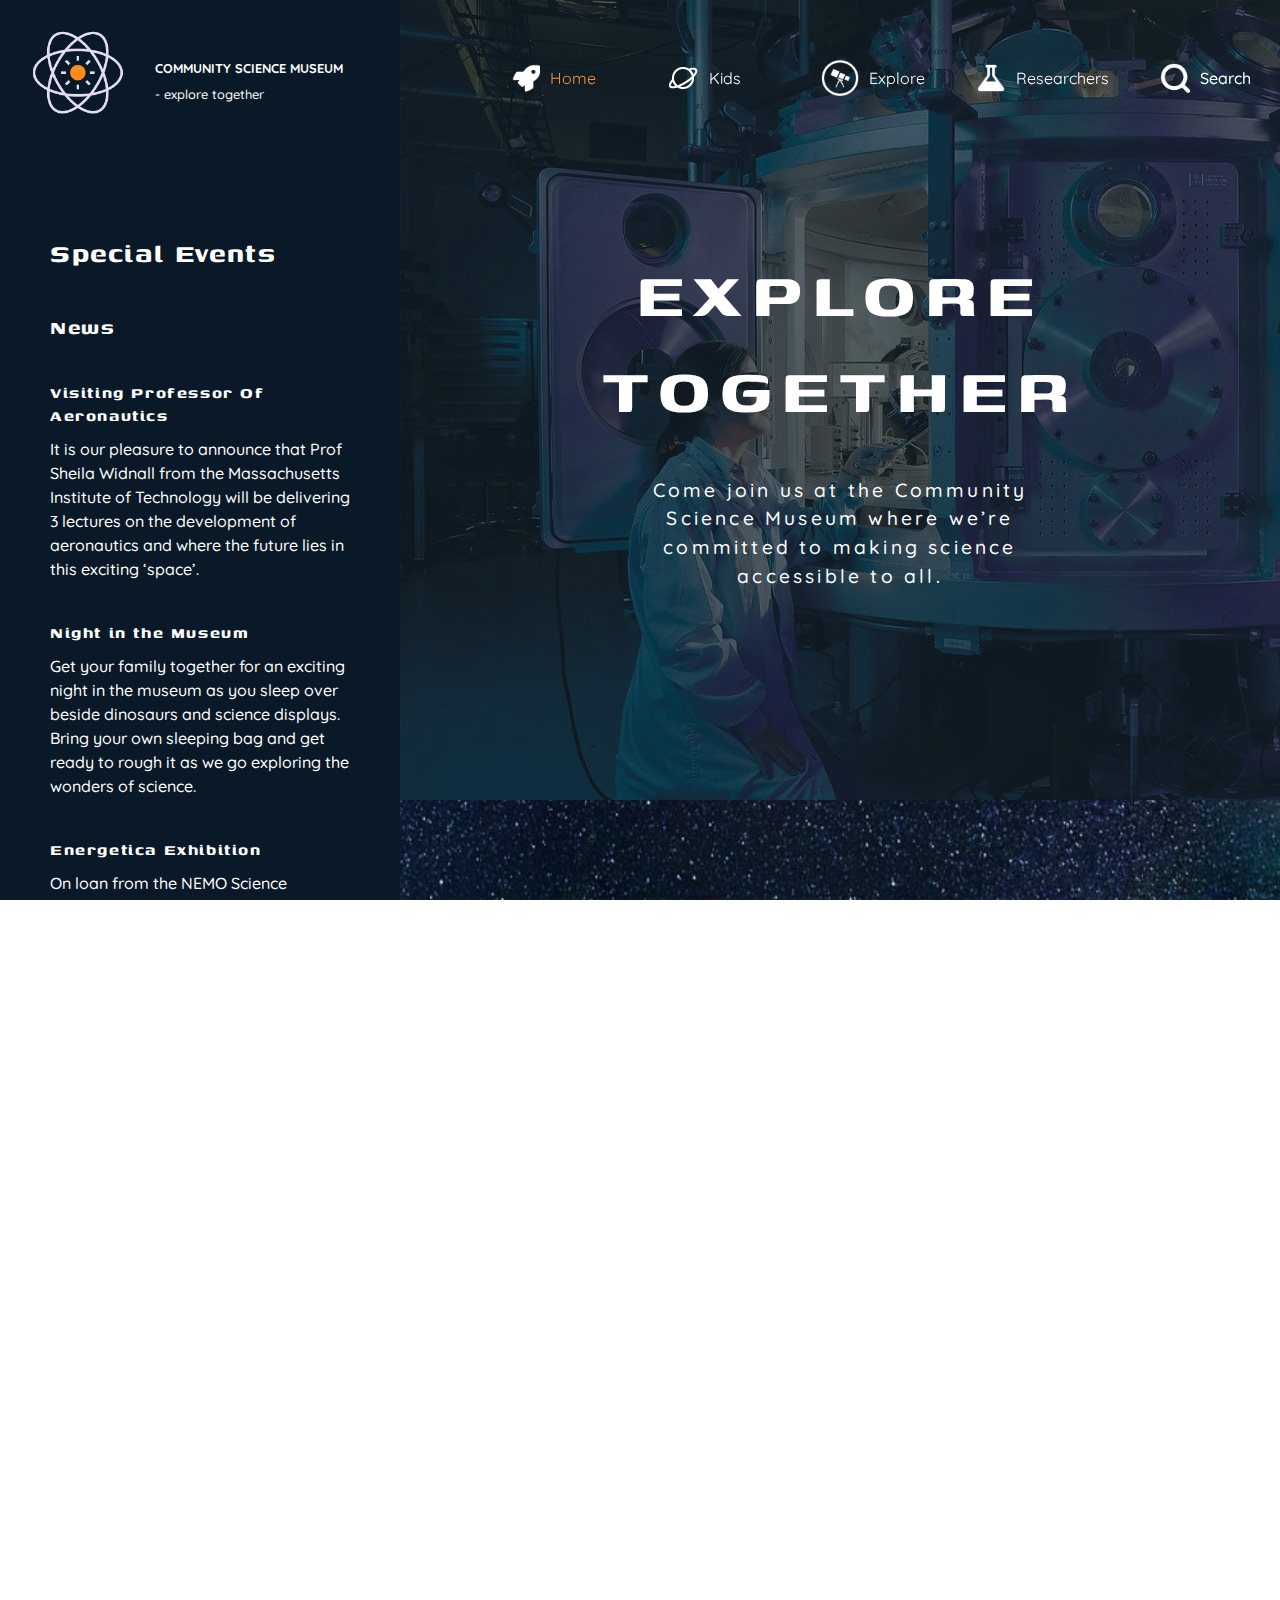
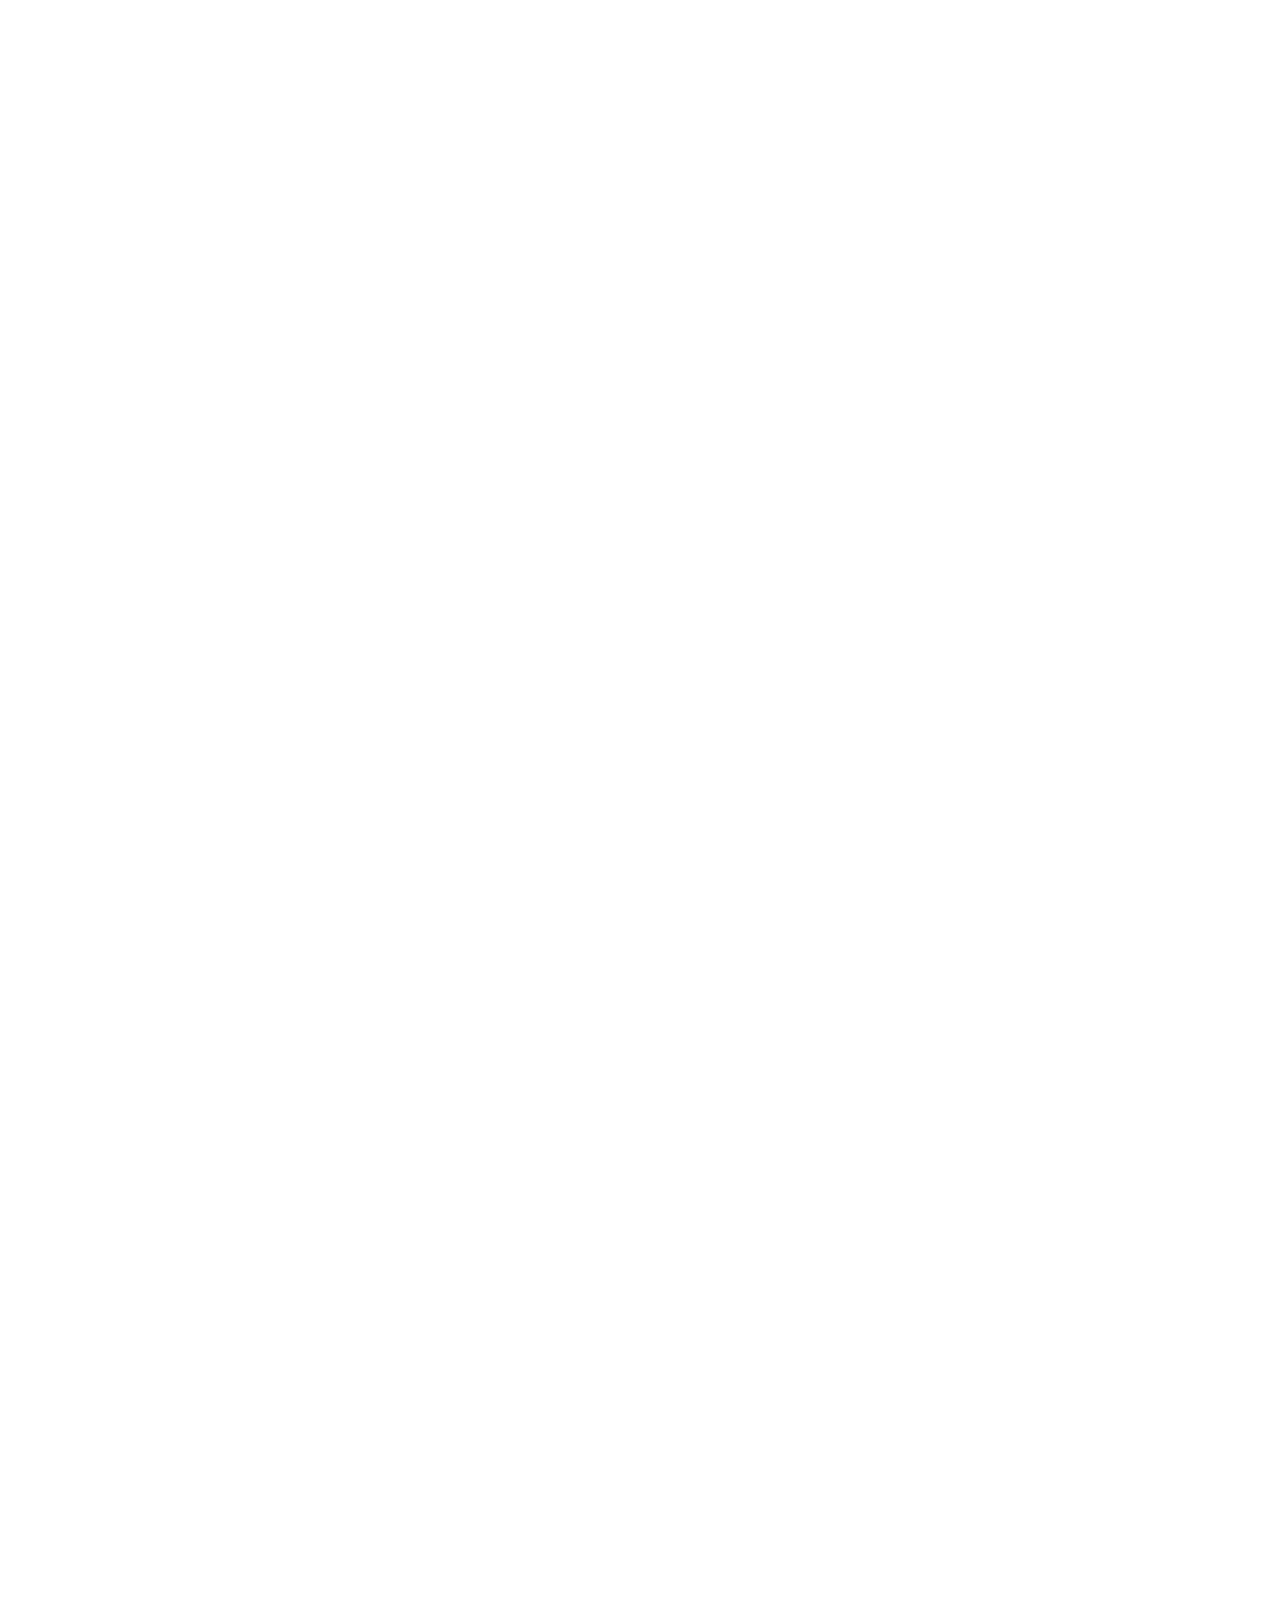
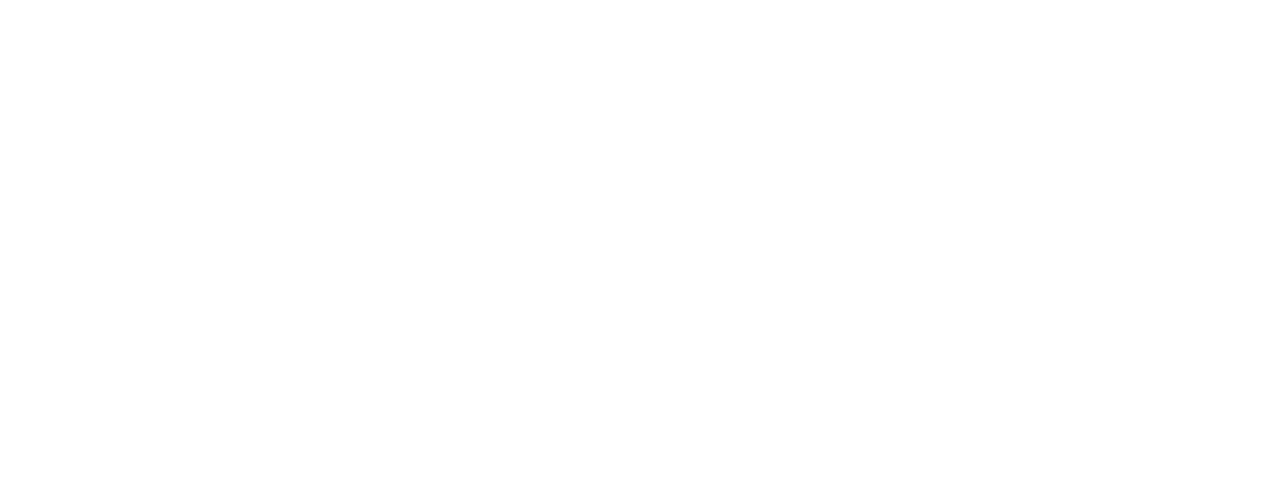
==== commit 6436eb80: "Bug fixing 1.0" ====
--- a/index.html
+++ b/index.html
@@ -37,47 +37,36 @@
         </div>
         <div class="menu__container">
           <button class="rocket__menu">
-            <img
-              src="/assets/hamburger-menu-icon.png"
-              alt="Hamburger menu"
-              class="rocket__menu"
-            />
+            <img src="/assets/hamburger-menu-icon.png" alt="Hamburger menu" class="rocket__menu" />
           </button>
           <div class="list">
+            <a id="active" href="/index.html">Home</a>
             <a href="/kids.html">For Kids And Teachers</a>
             <a href="/researchers.html">For Researchers</a>
             <a href="/explore.html">Exhibition Spaces</a>
             <a href="/special-events.html">Special Events </a>
             <a href="/contact.html">Contact Us</a>
-            <a href="/get-involved.html">Get Involved</a>
+            <a href="/special-events.html">Get Involved</a>
           </div>
         </div>
       </div>
       <nav>
         <div class="nav__home">
-          <a href="/index.html"
+          <a id="active" href="/index.html"
             ><img src="/assets/rocket-icon.png" alt="Home button" />Home</a
           >
         </div>
         <div class="nav__kids">
-          <a href="/kids.html"
-            ><img src="/assets/saturn-icon.png" alt="Visit kids page" />Kids</a
-          >
+          <a href="/kids.html"><img src="/assets/saturn-icon.png" alt="Visit kids page" />Kids</a>
         </div>
         <div class="nav__explore">
           <a href="/explore.html"
-            ><img
-              src="/assets/telescope-icon.png"
-              alt="Visit explore page"
-            />Explore</a
+            ><img src="/assets/telescope-icon.png" alt="Visit explore page" />Explore</a
           >
         </div>
         <div class="nav__researchers">
           <a href="/researchers.html"
-            ><img
-              src="/assets/chemistry-icon.png"
-              alt="Visit researchers page"
-            />Researchers</a
+            ><img src="/assets/chemistry-icon.png" alt="Visit researchers page" />Researchers</a
           >
         </div>
         <div class="nav__search">
@@ -89,8 +78,8 @@
         <h1 class="headline__desktop">explore together</h1>
         <h1 class="headline__mobile">Come join us</h1>
         <p class="headline__p">
-          Come join us at the Community Science Museum where we’re committed to
-          making science accessible to all.
+          Come join us at the Community Science Museum where we’re committed to making science
+          accessible to all.
         </p>
         <div class="cta__container">
           <a href="/explore.html">Explore</a>
@@ -104,9 +93,9 @@
         <div class="rocket__text-container">
           <h2>The aim</h2>
           <p>
-            of our museum is to create a space where everyone can experience the
-            wonders of our discoveries and perhaps even ignite a lifelong
-            passion to continue the exploration of the world around us.
+            of our museum is to create a space where everyone can experience the wonders of our
+            discoveries and perhaps even ignite a lifelong passion to continue the exploration of
+            the world around us.
           </p>
         </div>
       </article>
@@ -118,14 +107,13 @@
           <div class="text__container-desktop">
             <h2>We believe</h2>
             <p>
-              science should not be confined to the textbook, but brought to
-              life through exhibits.
+              science should not be confined to the textbook, but brought to life through exhibits.
             </p>
           </div>
           <div class="text__container-mobile">
             <p>
-              We believe science should not be confined to the textbook, but
-              brought to life through exhibits.
+              We believe science should not be confined to the textbook, but brought to life through
+              exhibits.
             </p>
           </div>
         </section>
@@ -135,20 +123,18 @@
           <div class="text__container-desktop">
             <h2>This is</h2>
             <p>
-              why we have over 1000 different exhibits on the many varied
-              subjects of science to explore. Many of these exhibits are
-              designed for you to interact with and play around to see science
-              come to life (apart from the dinosaur exhibits – they only come to
-              life at night when everyone’s gone home).
+              why we have over 1000 different exhibits on the many varied subjects of science to
+              explore. Many of these exhibits are designed for you to interact with and play around
+              to see science come to life (apart from the dinosaur exhibits – they only come to life
+              at night when everyone’s gone home).
             </p>
           </div>
           <div class="text__container-mobile">
             <p>
-              This is why we have over 1000 different exhibits on the many
-              varied subjects of science to explore. Many of these exhibits are
-              designed for you to interact with and play around to see science
-              come to life (apart from the dinosaur exhibits – they only come to
-              life at night when everyone’s gone home).
+              This is why we have over 1000 different exhibits on the many varied subjects of
+              science to explore. Many of these exhibits are designed for you to interact with and
+              play around to see science come to life (apart from the dinosaur exhibits – they only
+              come to life at night when everyone’s gone home).
             </p>
           </div>
         </section>
@@ -159,8 +145,8 @@
           <h2>Kids</h2>
           <div class="kids__img"></div>
           <p>
-            Are you a young person looking to learn more about science? Come on
-            down to our museum, there’s plenty to see and do.
+            Are you a young person looking to learn more about science? Come on down to our museum,
+            there’s plenty to see and do.
           </p>
           <a href="/kids.html">Kids</a>
         </section>
@@ -187,30 +173,27 @@
         <section class="events__section">
           <h2>Visiting Professor Of Aeronautics</h2>
           <p class="text__container-mobile text__container-desktop">
-            It is our pleasure to announce that Prof Sheila Widnall from the
-            Massachusetts Institute of Technology will be delivering 3 lectures
-            on the development of aeronautics and where the future lies in this
-            exciting ‘space’.
+            It is our pleasure to announce that Prof Sheila Widnall from the Massachusetts Institute
+            of Technology will be delivering 3 lectures on the development of aeronautics and where
+            the future lies in this exciting ‘space’.
           </p>
         </section>
         <section class="events__section">
           <h2>Night in the Museum</h2>
           <p class="text__container-mobile text__container-desktop">
-            Get your family together for an exciting night in the museum as you
-            sleep over beside dinosaurs and science displays. Bring your own
-            sleeping bag and get ready to rough it as we go exploring the
-            wonders of science.
+            Get your family together for an exciting night in the museum as you sleep over beside
+            dinosaurs and science displays. Bring your own sleeping bag and get ready to rough it as
+            we go exploring the wonders of science.
           </p>
         </section>
         <section class="events__section">
           <h2>Energetica Exhibition</h2>
           <p class="text__container-mobile text__container-desktop">
-            On loan from the NEMO Science Museum in Amsterdam, the Energetica
-            exhibition is coming to the Community Science Museum. It’s a series
-            of installations that allow visitors to experience the power of the
-            elements as we harness them. From solar energy powering lighting, to
-            ‘Wind Island’ that shows how turbines are able to use and control
-            wind to create power.
+            On loan from the NEMO Science Museum in Amsterdam, the Energetica exhibition is coming
+            to the Community Science Museum. It’s a series of installations that allow visitors to
+            experience the power of the elements as we harness them. From solar energy powering
+            lighting, to ‘Wind Island’ that shows how turbines are able to use and control wind to
+            create power.
           </p>
         </section>
       </article>
@@ -227,13 +210,12 @@
           <h3>Admission</h3>
           <p>The entrance is free for all.</p>
           <p>
-            There are guided tours of the museum that leave every hour. These
-            tours are 70 NOK per person and include a handy printed guide of the
-            museum.
-          </p>
-          <p>
-            If you would like to organise a guided tour for your group of 6 or
-            more people, please contact us to arrange the tour.
+            There are guided tours of the museum that leave every hour. These tours are 70 NOK per
+            person and include a handy printed guide of the museum.
+          </p>
+          <p>
+            If you would like to organise a guided tour for your group of 6 or more people, please
+            contact us to arrange the tour.
           </p>
           <a href="#contact" class="contact__scroll">Contact</a>
           <a href="/contact.html" class="contact__jump">Contact</a>
@@ -264,50 +246,38 @@
         <section class="accessability__container">
           <h3>Accessability</h3>
           <p>
-            The museum has wheelchair accessibility ramps. It also has audio
-            guides and braille display signs for the visually impaired.
+            The museum has wheelchair accessibility ramps. It also has audio guides and braille
+            display signs for the visually impaired.
           </p>
         </section>
         <section class="food__container">
           <h3>Food and Drinks</h3>
           <p>
-            There is a café attached to the museum where you can get light
-            lunches, soft drinks, coffee, snacks and more.
+            There is a café attached to the museum where you can get light lunches, soft drinks,
+            coffee, snacks and more.
           </p>
         </section>
         <section class="shop__container">
           <h3>Shop</h3>
           <p>
-            Our shop offers a range of memorabilia from the museum as well as
-            great gifts and activity packs that allow you to continue to explore
-            science even after you’ve left the museum.
+            Our shop offers a range of memorabilia from the museum as well as great gifts and
+            activity packs that allow you to continue to explore science even after you’ve left the
+            museum.
           </p>
         </section>
         <a href="/special-events.html" class="events__mobile">Get involved</a>
-        <a href="/get-involved.html" class="getinvolved__desktop"
-          >Get involved</a
-        >
+        <a href="/get-involved.html" class="getinvolved__desktop events__mobile">Get involved</a>
       </footer>
       <section class="contactform__container">
         <h2 id="contact">Message us</h2>
         <form action="" method="get" class="form__container">
           <div class="form__name">
             <label for="name"></label>
-            <input
-              type="text"
-              name="name"
-              class="input__name"
-              placeholder="Full Name"
-            />
+            <input type="text" name="name" class="input__name" placeholder="Full Name" />
           </div>
           <div class="form__email">
             <label for="email"></label>
-            <input
-              type="text"
-              name="email"
-              class="input__email"
-              placeholder="e-mail"
-            />
+            <input type="text" name="email" class="input__email" placeholder="e-mail" />
           </div>
           <div class="form__subject">
             <label for="subject"></label>
--- a/css/styles.css
+++ b/css/styles.css
@@ -148,9 +148,8 @@
 .list {
   position: absolute;
   width: 100%;
-  height: 80vh;
+  height: 620px;
   left: 0;
-  top: 30px;
   background: radial-gradient(#2b4165, #0a1927);
   opacity: 98%;
   border-radius: 20px;
@@ -176,6 +175,10 @@
 }
 
 .list a:hover {
+  color: var(--hover);
+}
+
+#active {
   color: var(--hover);
 }
 
@@ -378,11 +381,12 @@
 
 .news__img {
   width: 100%;
+  max-width: 650px;
   height: 470px;
   background-image: url(/images/hallway.jpg);
   background-size: 100%;
   background-repeat: no-repeat;
-  margin: 50px 0 80px 0;
+  margin: 50px auto 70px auto;
   border-radius: 0 50px 0 50px;
 }
 
@@ -390,7 +394,7 @@
 .get__involved {
   width: 70%;
   color: #fff;
-  margin: auto;
+  margin: 60px auto;
 }
 
 article,
@@ -414,7 +418,8 @@
 .blocks__img,
 .astronaut__img-mobile,
 .human__img,
-.microscrope__img {
+.microscrope__img,
+.microscrope__img-mobile {
   width: 100%;
   max-width: 375px;
   margin: auto;
@@ -520,10 +525,16 @@
   background-image: url(/images/research-body.jpg);
 }
 
-.microscrope__img {
+.microscrope__img,
+.microscrope__img-mobile {
   height: 200px;
   background-image: url(/images/research-microscrope.jpg);
   margin-top: 60px;
+}
+
+.special__events-mobile section {
+  max-width: 450px;
+  margin: auto;
 }
 
 /*Contact form*/
@@ -562,6 +573,7 @@
   border: none;
   border-radius: 0 5px 0 5px;
   height: 30px;
+  width: 225px;
   text-align: center;
   font-family: "quicksand", Verdana, Geneva, Tahoma, sans-serif;
   letter-spacing: 0.2rem;
@@ -640,7 +652,7 @@
 
 .hours__section ul {
   padding: 0;
-  margin-right: 50px;
+  margin-right: 30px;
   line-height: 1.8rem;
 }
 
@@ -678,8 +690,14 @@
 .logo__desktop,
 .absolute__fix,
 .explore__desktop,
-.main__get-involved {
+.main__get-involved,
+.human__img-researchers {
   display: none;
+}
+
+.text__researchers,
+.microscrope__img-mobile {
+  display: block;
 }
 
 /*/Hidden*/
@@ -709,6 +727,24 @@
 
   .hours__section {
     width: 330px;
+  }
+}
+
+@media (min-width: 800px) {
+  .mobileheader__container {
+    max-width: 700px;
+  }
+
+  .logo__container {
+    width: 40%;
+  }
+
+  .main__contact {
+    width: 600px;
+    margin: auto;
+    display: flex;
+    justify-content: space-between;
+    align-items: center;
   }
 }
 
@@ -729,7 +765,13 @@
   .cta__container,
   .researcher__mobile,
   .explore__mobile,
-  .headline__p-get {
+  .headline__p-get,
+  .events__mobile,
+  .main__contact,
+  .aside__contact,
+  .special__events-mobile,
+  .special__events-aside,
+  .microscrope__img-mobile {
     display: none;
   }
 
@@ -744,7 +786,6 @@
     display: grid;
     margin: auto;
     grid-template-columns: 400px 1fr 1fr;
-    grid-template-rows: 800px 100% 120%;
     grid-template-areas:
       "aside header header"
       "aside main main"
@@ -801,6 +842,7 @@
     display: flex;
     align-items: center;
     margin-bottom: 100px;
+    width: unset;
   }
 
   .logo__slogan p {
@@ -838,6 +880,10 @@
   .map__scroll,
   .contact__scroll {
     display: flex;
+  }
+
+  .getinvolved__desktop {
+    display: block;
   }
 
   .contactform__container {
@@ -944,6 +990,8 @@
   .header__desktop {
     background-image: url(/images/machine-purple.jpg);
     background-repeat: no-repeat;
+    width: 100%;
+    height: 800px;
     display: flex;
     justify-content: center;
     align-items: center;
@@ -1072,11 +1120,7 @@
     position: absolute;
     width: 370px;
     height: 250px;
-    background: linear-gradient(
-      to bottom,
-      rgba(84, 84, 84, 0),
-      rgba(9, 19, 30, 1)
-    );
+    background: linear-gradient(to bottom, rgba(84, 84, 84, 0), rgba(9, 19, 30, 1));
     z-index: 5;
     bottom: 0;
     border-radius: 0 0 0px 50px;
@@ -1345,11 +1389,17 @@
     height: 930px;
   }
 
+  .header__researchers-desktop {
+    height: 500px;
+  }
+
   .astronaut__img-desktop {
     display: block;
     width: 100%;
     height: 450px;
     background-image: url(/images/astronaut.jpg);
+    background-repeat: no-repeat;
+    background-size: 100%;
   }
 
   .header__researchers p,
@@ -1679,13 +1729,13 @@
     display: block;
   }
 
-  .header__desktop {
+  .header__desktop-get {
     background-image: url(/images/hallway.jpg);
     background-size: 100%;
     height: 700px;
   }
 
-  .background__overlay {
+  .background__overlay-get {
     height: 700px;
     opacity: 0.5;
   }
@@ -1793,8 +1843,4 @@
     left: unset;
     right: 30px;
   }
-
-  .kids__footer {
-    height: 1220px;
-  }
-}
+}
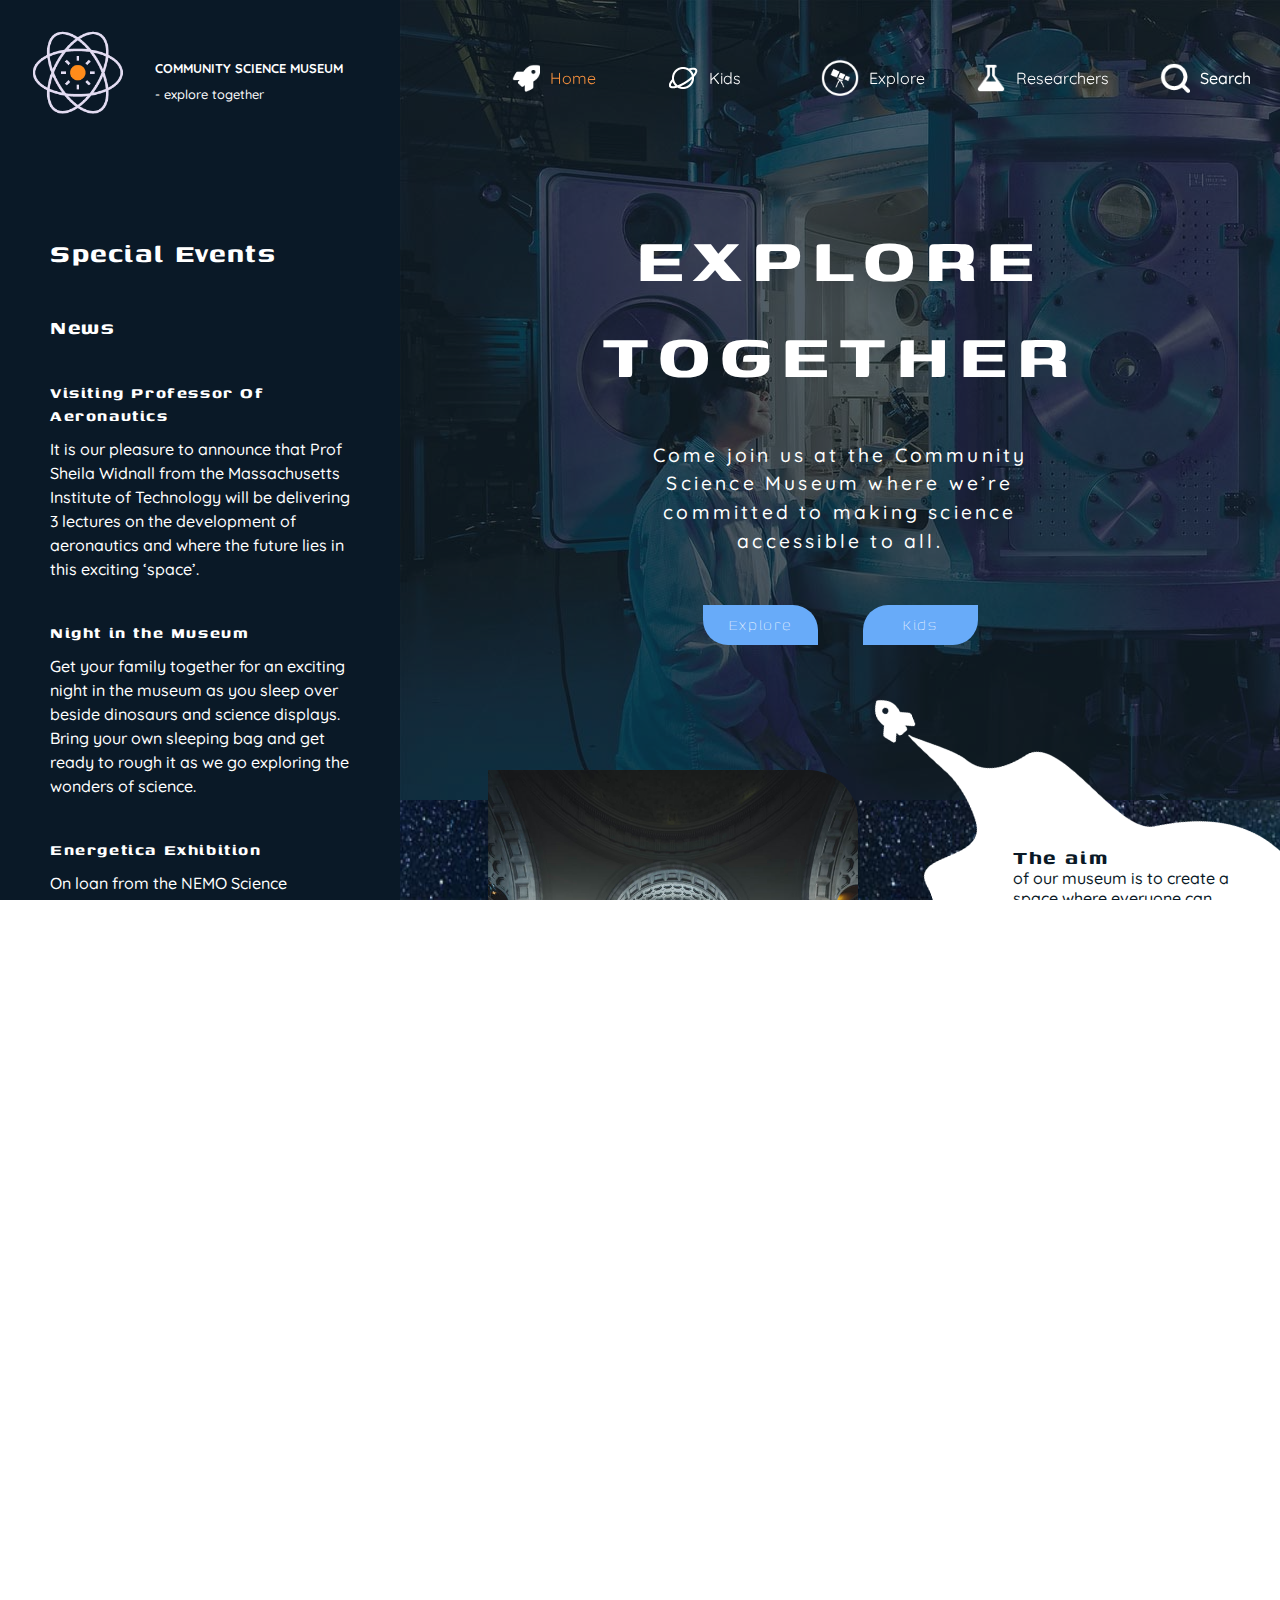
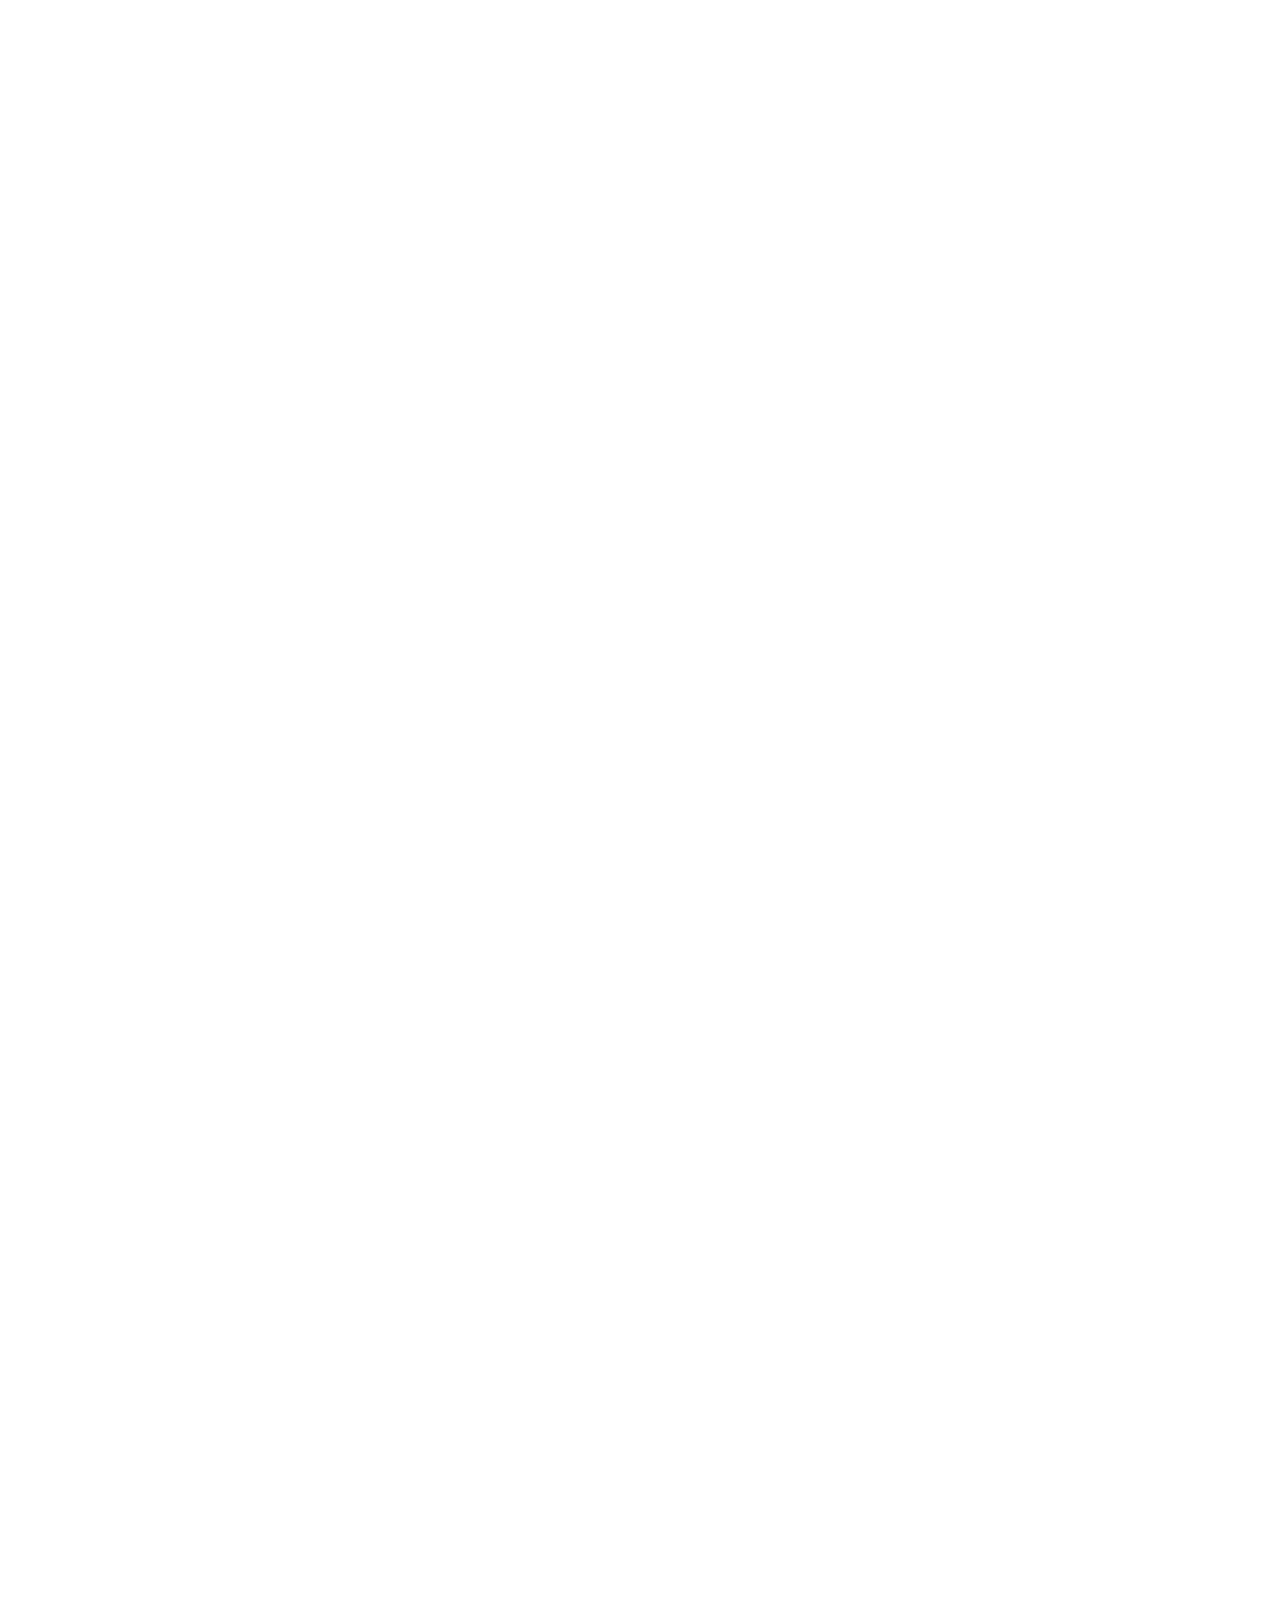
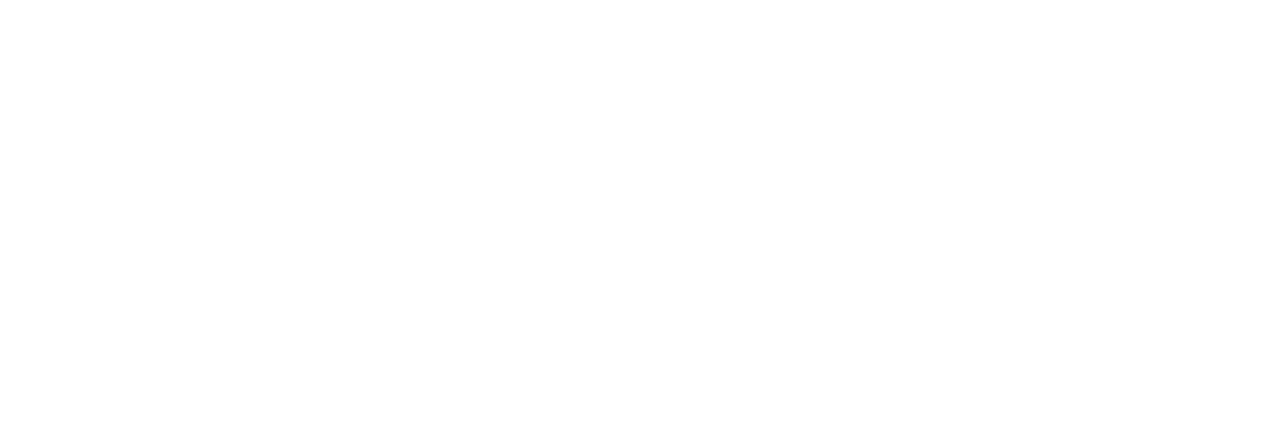
==== commit 65d15a5d: "Bug fixing 2.0" ====
--- a/index.html
+++ b/index.html
@@ -81,7 +81,7 @@
           Come join us at the Community Science Museum where we’re committed to making science
           accessible to all.
         </p>
-        <div class="cta__container">
+        <div class="cta__container cta__container-index">
           <a href="/explore.html">Explore</a>
           <a href="/kids.html">Kids</a>
         </div>
--- a/css/styles.css
+++ b/css/styles.css
@@ -786,6 +786,7 @@
     display: grid;
     margin: auto;
     grid-template-columns: 400px 1fr 1fr;
+    grid-template-rows: 1fr 1fr 1fr;
     grid-template-areas:
       "aside header header"
       "aside main main"
@@ -827,6 +828,7 @@
     text-align: left;
     width: 75%;
     margin: auto;
+    color: #fff;
   }
 
   article,
@@ -982,7 +984,8 @@
     margin-top: 40px;
   }
 
-  .cta__container {
+  .cta__container-index {
+    display: flex;
     width: 320px;
     margin-top: 30px;
   }
@@ -1389,10 +1392,6 @@
     height: 930px;
   }
 
-  .header__researchers-desktop {
-    height: 500px;
-  }
-
   .astronaut__img-desktop {
     display: block;
     width: 100%;
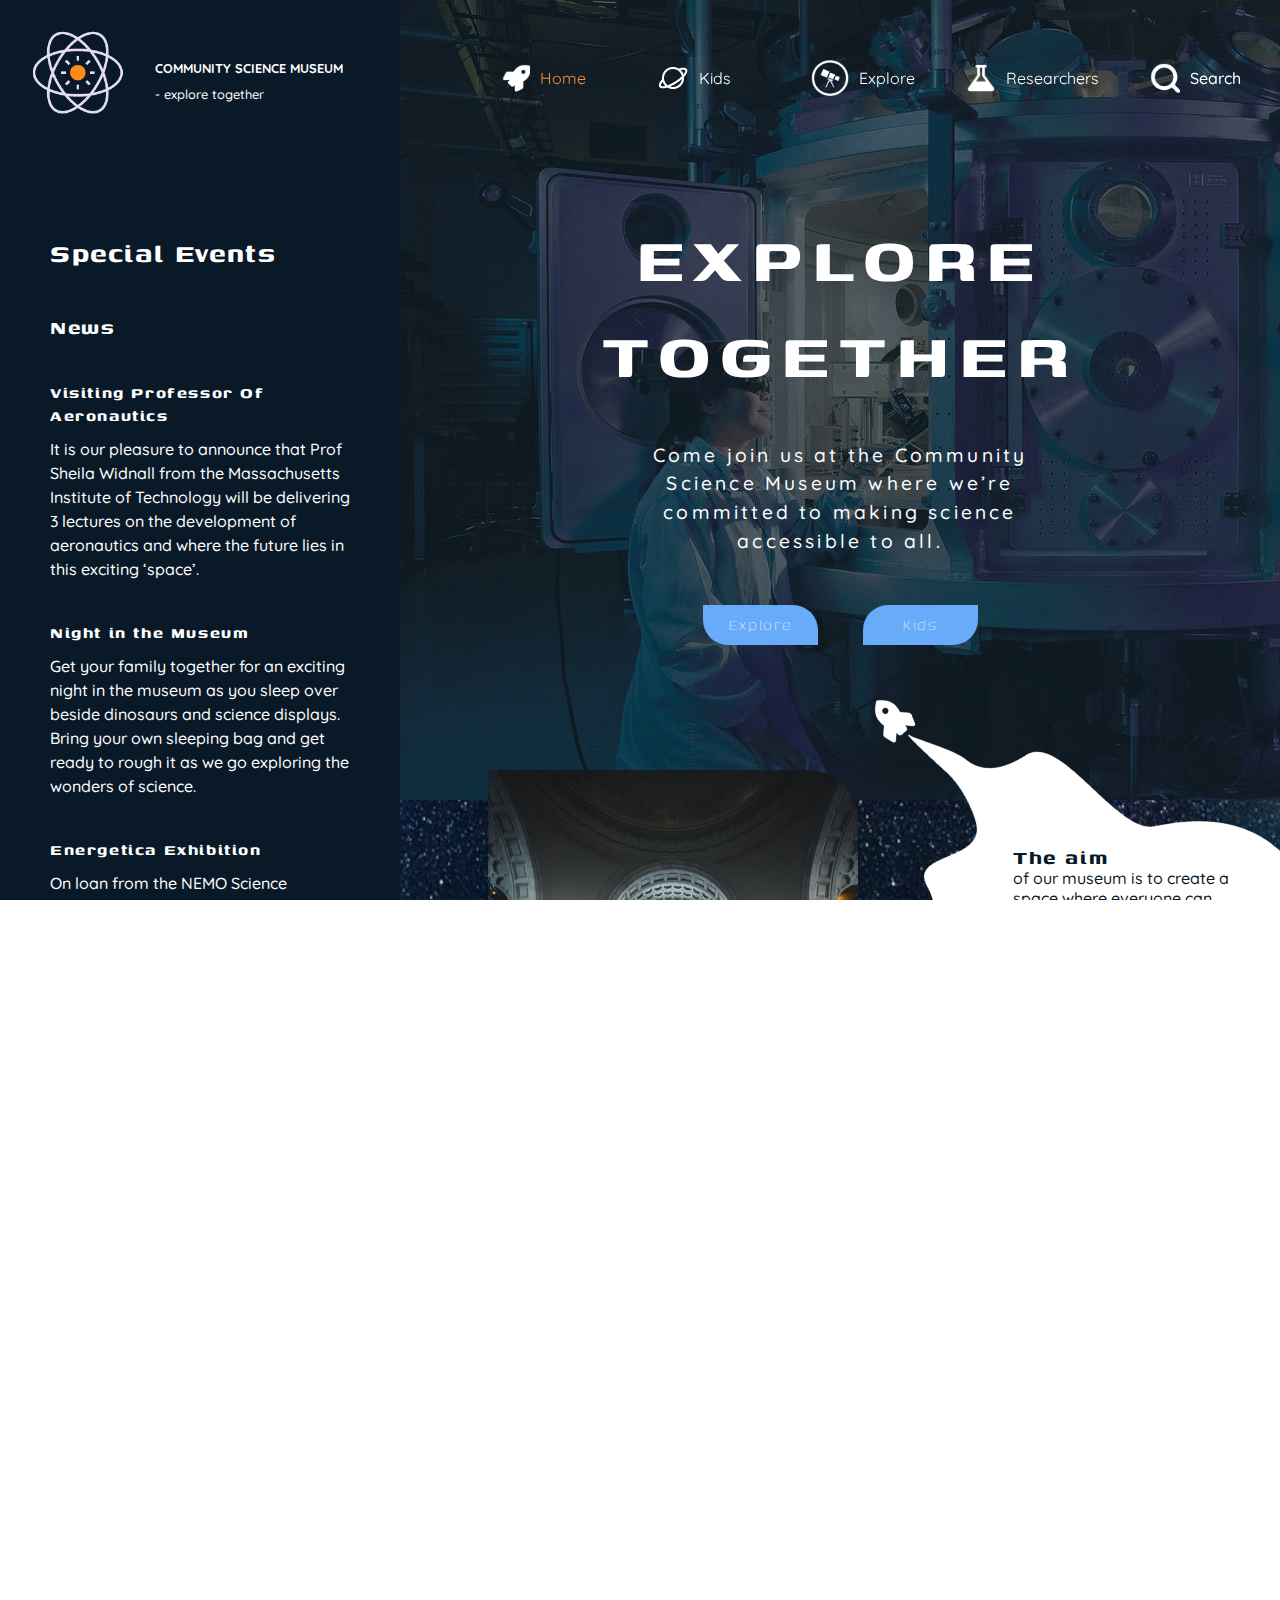
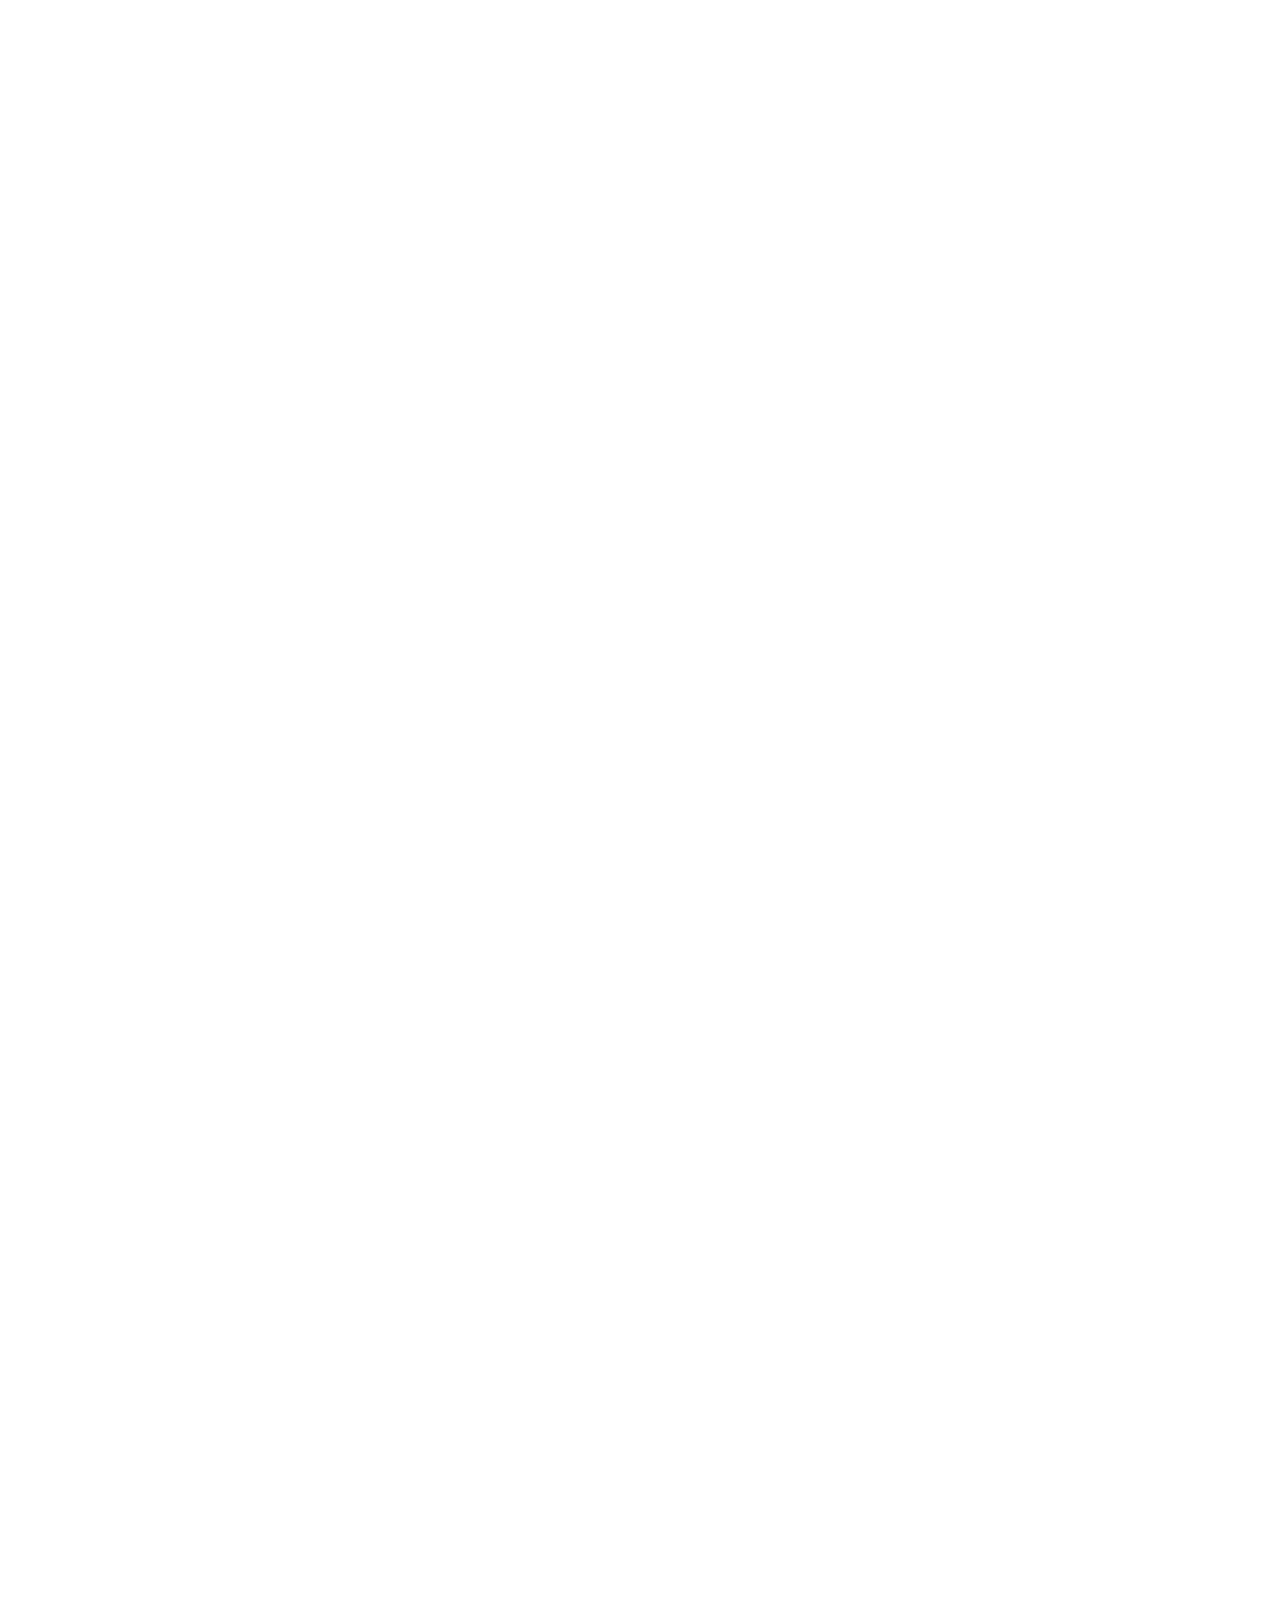
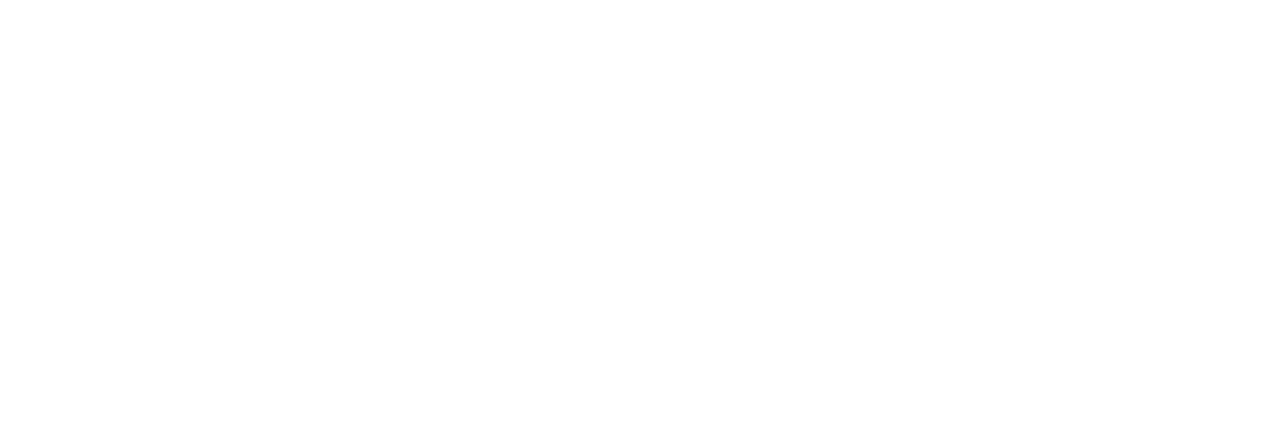
==== commit 3d03f7bc: "Bug fixing 3.0" ====
--- a/index.html
+++ b/index.html
@@ -23,8 +23,14 @@
     <header class="header__desktop">
       <div class="background__overlay"></div>
       <div class="mobileheader__container">
-        <div class="search__container">
-          <input type="search" name="search" class="search__icon" />
+        <div class="search__input-mobile">
+          <label for="search__toggle"
+            ><img class="search__icon-mobile" src="/assets/search-icon-mobile.png" alt=""
+          /></label>
+          <input type="checkbox" name="search" id="search__toggle" />
+          <div class="search__container">
+            <input type="search" name="search" class="search__icon" />
+          </div>
         </div>
         <div class="logo__container">
           <a href="/index.html"
@@ -36,9 +42,10 @@
           </div>
         </div>
         <div class="menu__container">
-          <button class="rocket__menu">
-            <img src="/assets/hamburger-menu-icon.png" alt="Hamburger menu" class="rocket__menu" />
-          </button>
+          <label for="toggle">
+            <img src="/assets/hamburger-menu-icon.png" alt="Hamburger menu" class="rocket__menu"
+          /></label>
+          <input type="checkbox" name="toggle" id="toggle" />
           <div class="list">
             <a id="active" href="/index.html">Home</a>
             <a href="/kids.html">For Kids And Teachers</a>
--- a/css/styles.css
+++ b/css/styles.css
@@ -98,16 +98,6 @@
   position: relative;
 }
 
-.search__mobile {
-  width: 40px;
-}
-
-.search__icon {
-  background-image: url(/assets/search-icon-mobile.png);
-  background-size: 40px;
-  background-repeat: no-repeat;
-}
-
 .search__container {
   width: 60px;
 }
@@ -116,11 +106,24 @@
   border: none;
   background-color: transparent;
   height: 40px;
+  margin-left: 15px;
+}
+
+.search__input-mobile {
+  position: relative;
   width: 40px;
-}
-
-.search__container input:hover,
-.search__container input:focus {
+  height: ;
+}
+
+.search__icon-mobile {
+  width: 40px;
+}
+
+#search__toggle {
+  display: none;
+}
+
+#search__toggle:checked ~ .search__container {
   border: none;
   height: 40px;
   width: 220px;
@@ -130,15 +133,6 @@
   position: absolute;
   left: 10px;
   z-index: 10;
-}
-
-.search__icon:hover,
-.search__icon:focus {
-  background-image: url(/assets/search-icon-mobile.png);
-  background-size: 40px;
-  background-repeat: no-repeat;
-  background-position-x: 10px;
-  padding-left: 50px;
 }
 
 .rocket__kids-container h2 {
@@ -159,8 +153,11 @@
   display: none;
 }
 
-.rocket__menu:hover + .list,
-.rocket__menu:focus + .list {
+#toggle {
+  display: none;
+}
+
+#toggle:checked ~ .list {
   display: inline-flex;
   align-items: flex-end;
   justify-content: center;
@@ -917,7 +914,7 @@
     position: fixed;
     justify-content: space-between;
     top: 50px;
-    right: 0;
+    right: 10px;
     width: 60%;
     max-width: 850px;
     z-index: 20;
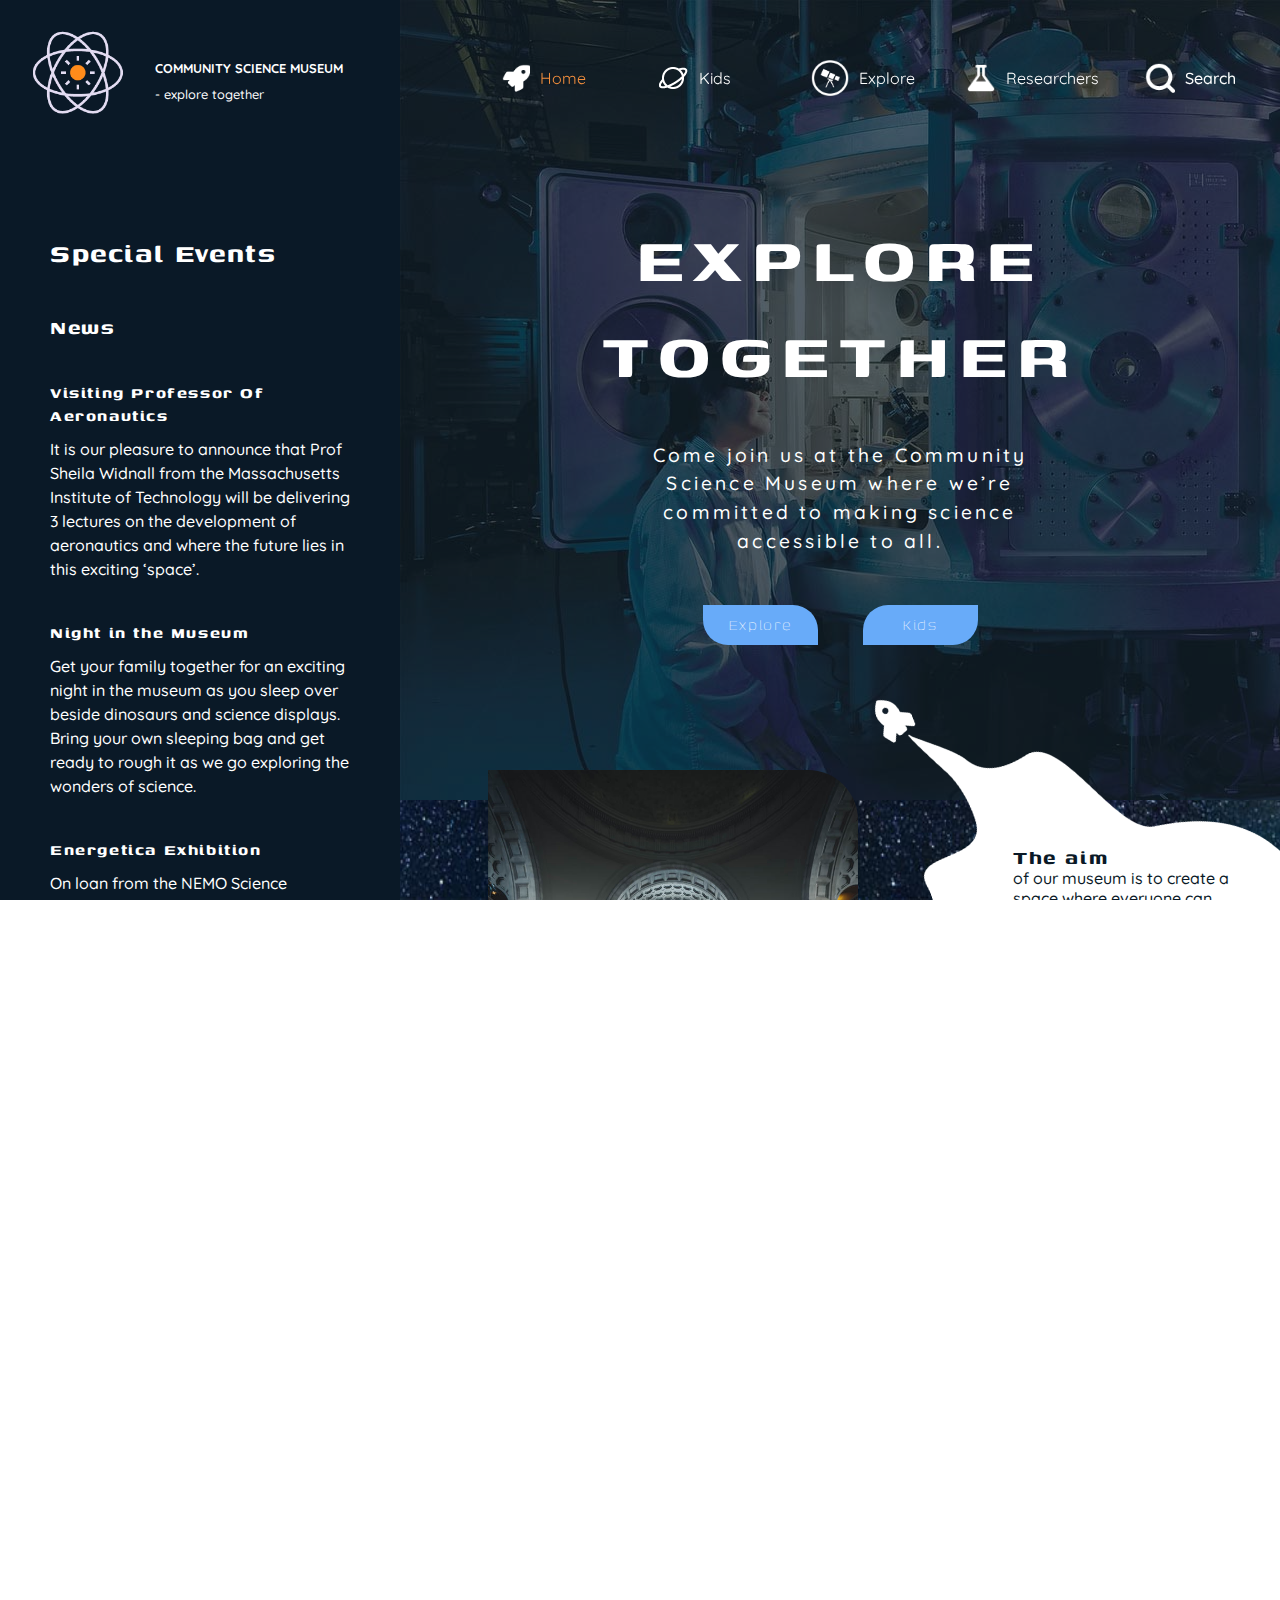
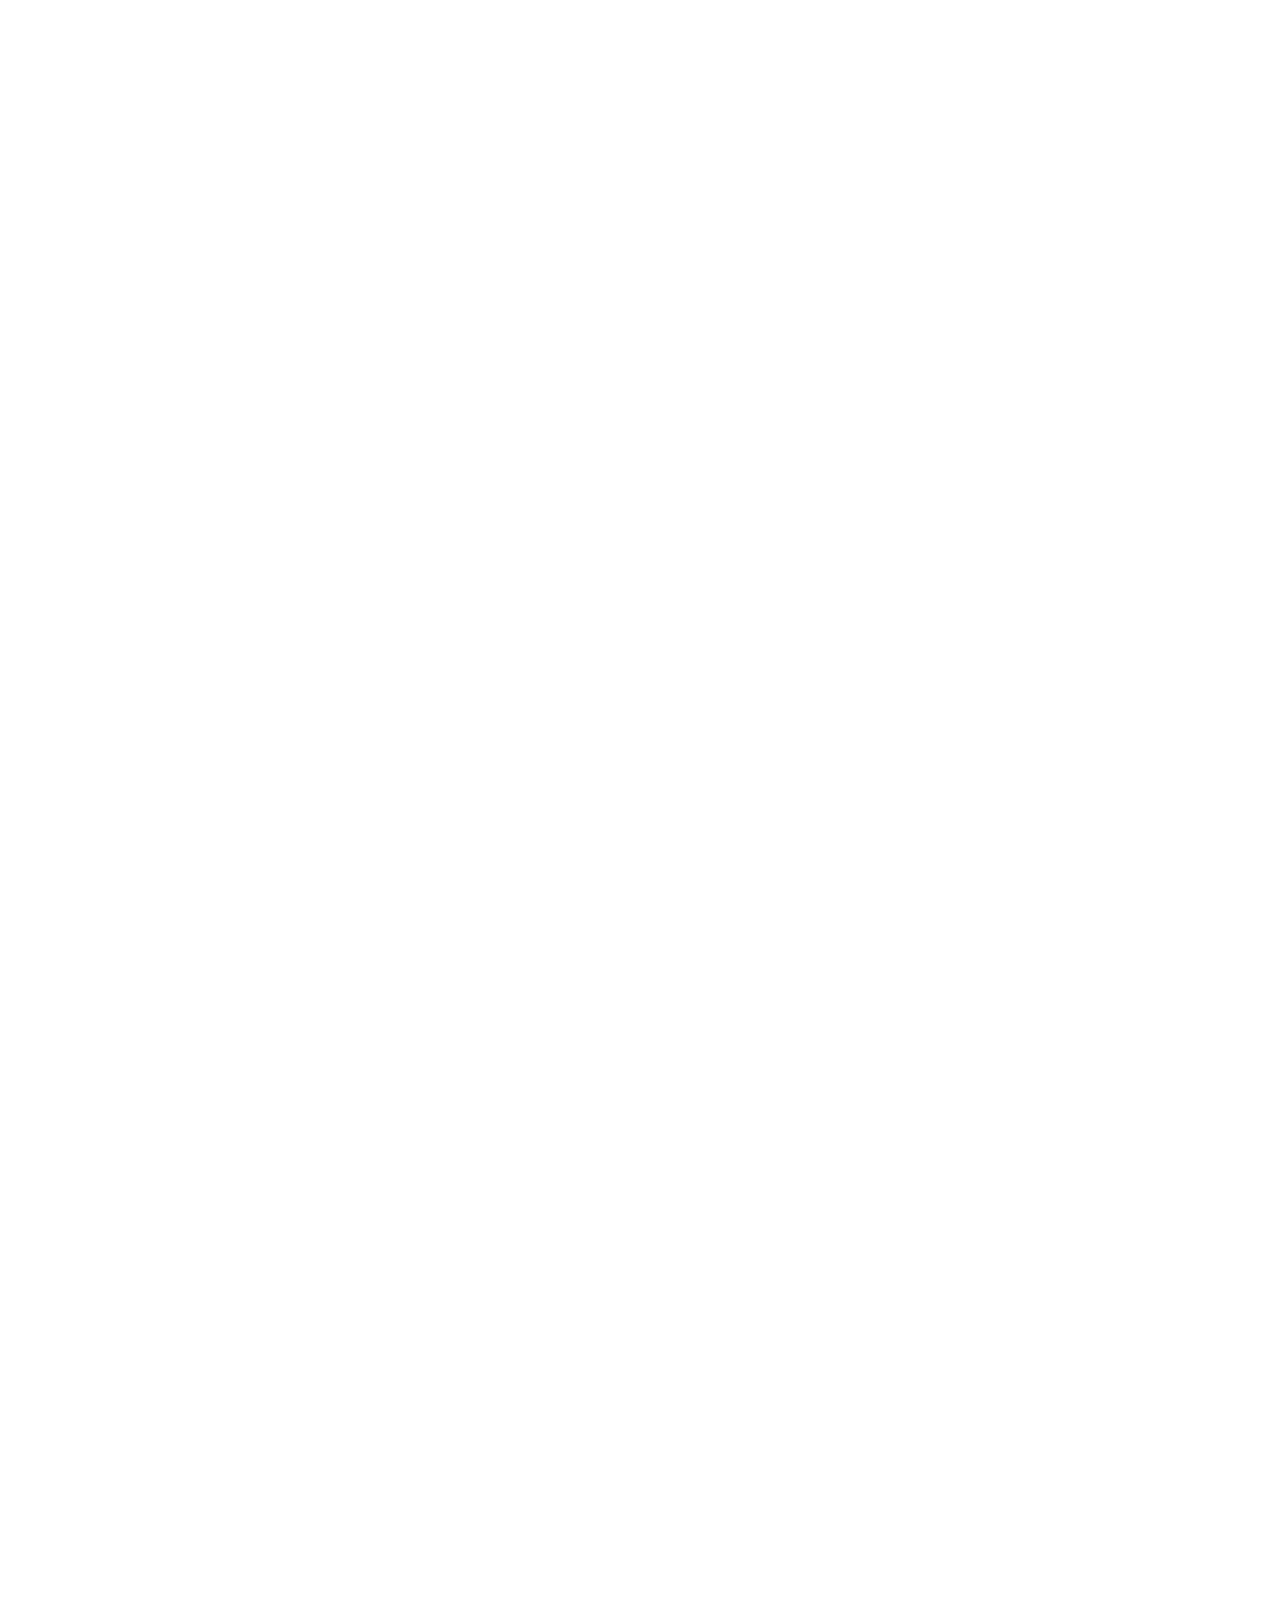
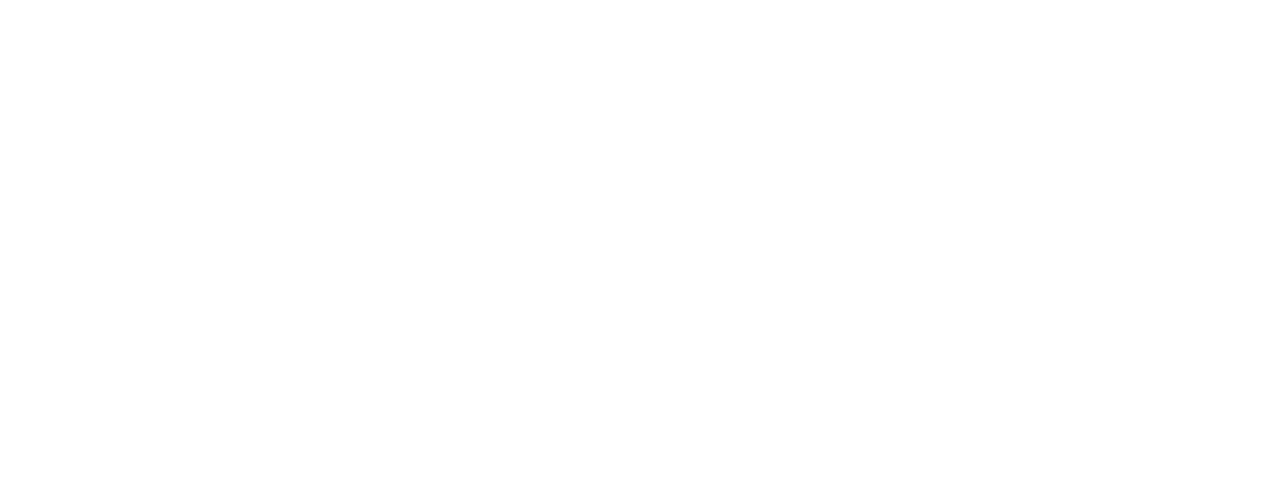
==== commit b688b986: "Bugfixing 4.0" ====
--- a/index.html
+++ b/index.html
@@ -77,8 +77,14 @@
           >
         </div>
         <div class="nav__search">
-          <img src="/assets/search-icon.png" alt="Search" />
-          <p>Search</p>
+          <label for="search__desktop" class="label__flex"
+            ><img src="/assets/search-icon.png" alt="Search" class="search__desktop-img" />
+            <p>Search</p></label
+          >
+          <input type="checkbox" name="search__desktop" id="search__desktop" />
+          <div class="search__container">
+            <input type="search" name="search" class="search__icon" />
+          </div>
         </div>
       </nav>
       <article class="headsection__desktop">
--- a/css/styles.css
+++ b/css/styles.css
@@ -107,6 +107,7 @@
   background-color: transparent;
   height: 40px;
   margin-left: 15px;
+  outline: none;
 }
 
 .search__input-mobile {
@@ -119,11 +120,13 @@
   width: 40px;
 }
 
-#search__toggle {
+#search__toggle,
+.search__container {
   display: none;
 }
 
 #search__toggle:checked ~ .search__container {
+  display: block;
   border: none;
   height: 40px;
   width: 220px;
@@ -783,7 +786,7 @@
     display: grid;
     margin: auto;
     grid-template-columns: 400px 1fr 1fr;
-    grid-template-rows: 1fr 1fr 1fr;
+    grid-template-rows: 800px auto auto;
     grid-template-areas:
       "aside header header"
       "aside main main"
@@ -947,10 +950,6 @@
     width: 20%;
   }
 
-  .nav__search img {
-    width: 20%;
-  }
-
   .nav__explore img {
     width: 25%;
   }
@@ -959,6 +958,34 @@
     display: flex;
     justify-content: center;
     align-items: center;
+  }
+
+  .label__flex {
+    display: flex;
+  }
+
+  #search__desktop {
+    display: none;
+    position: relative;
+  }
+
+  #search__desktop:checked + .search__container {
+    display: block;
+    border: none;
+    height: 40px;
+    width: 220px;
+    border-radius: 20px;
+    background-color: #fff;
+    opacity: 80%;
+    position: absolute;
+    top: 60px;
+    right: 10px;
+    z-index: 10;
+  }
+
+  .search__desktop-img {
+    align-self: center;
+    width: 30%;
   }
 
   .headline__desktop,
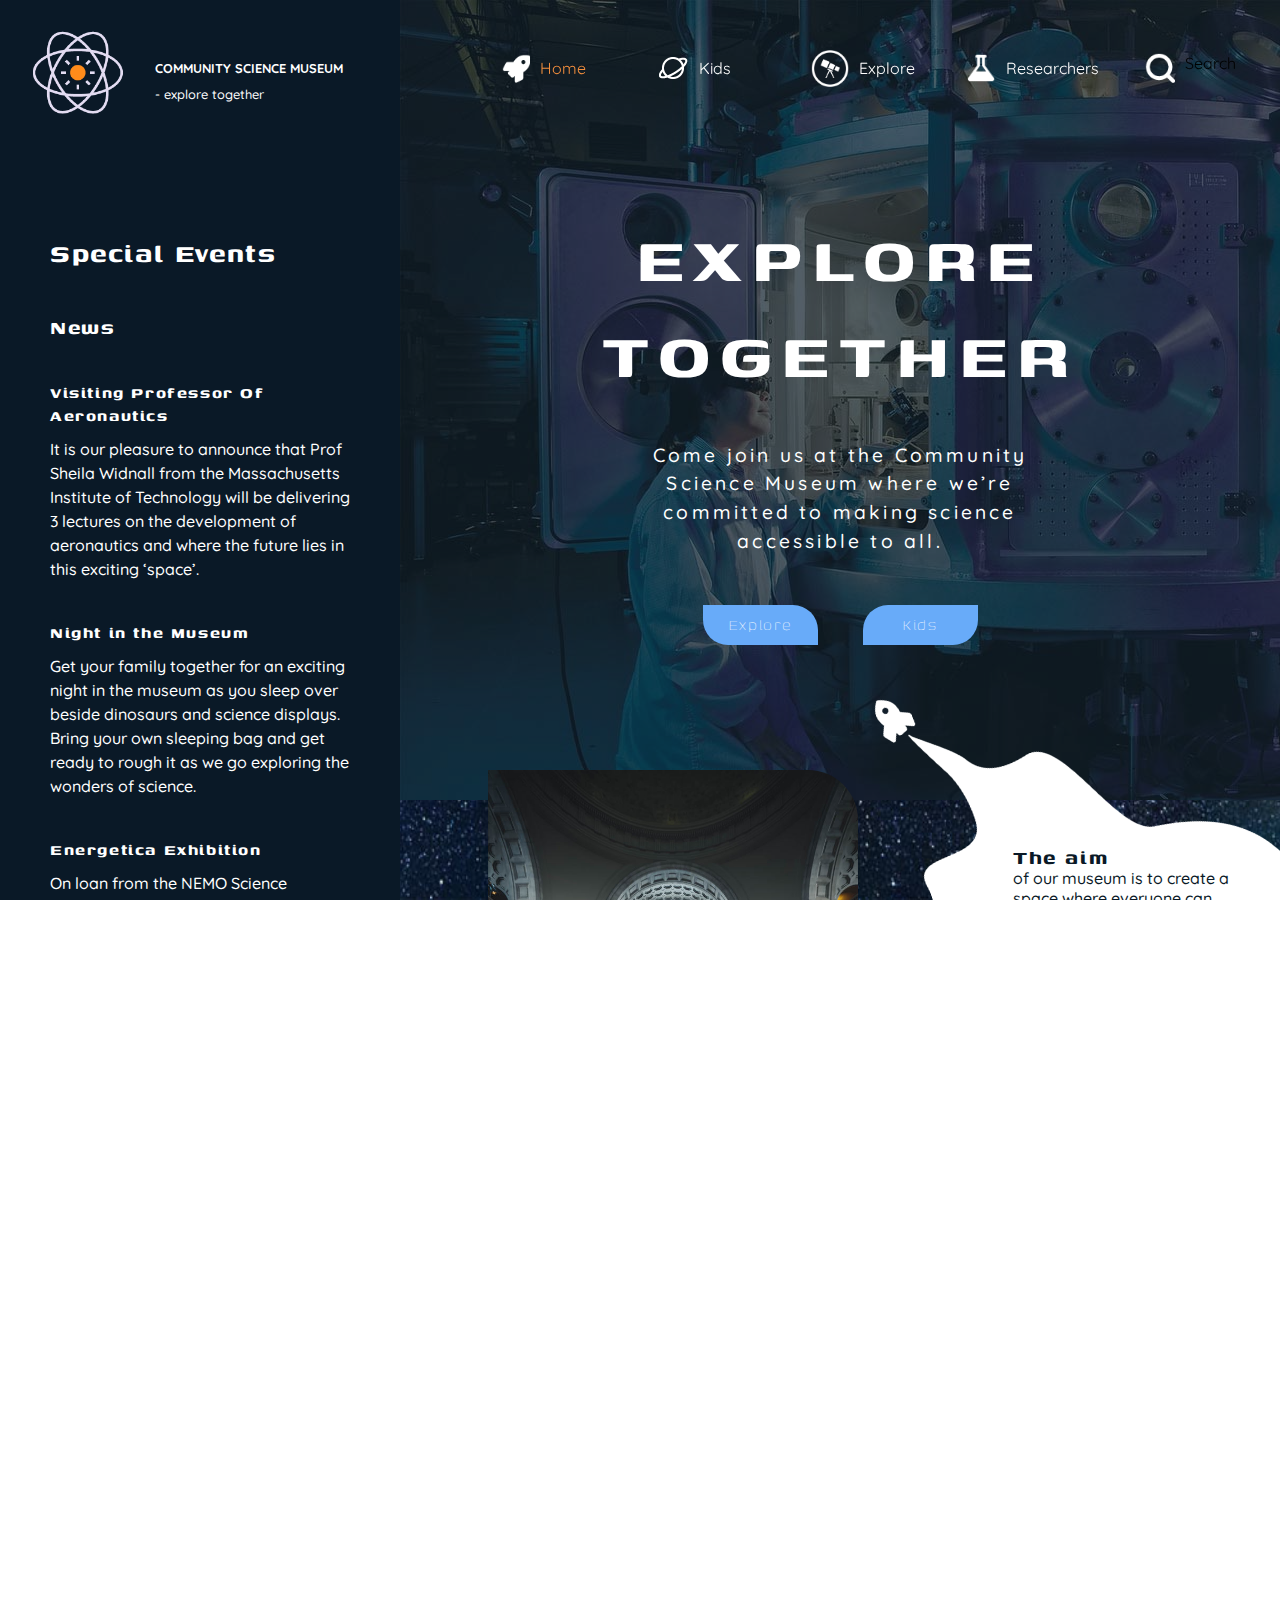
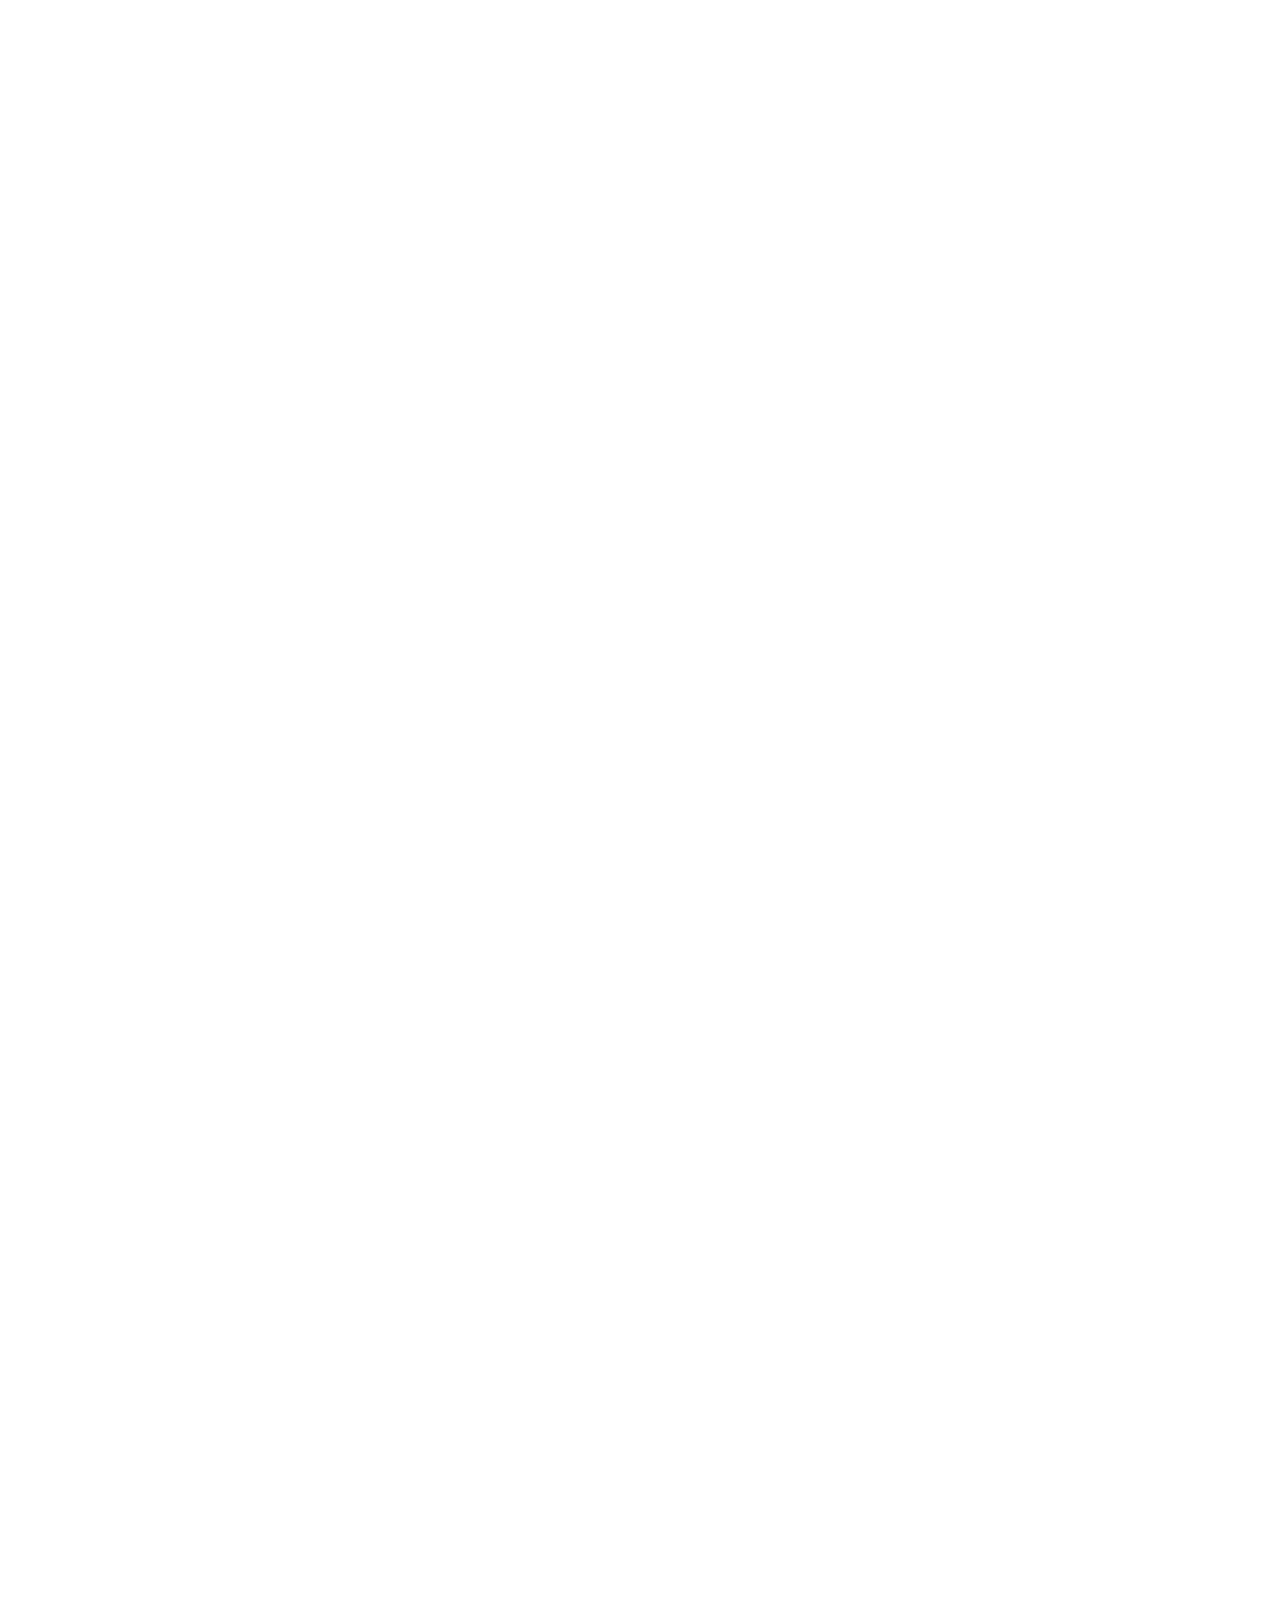
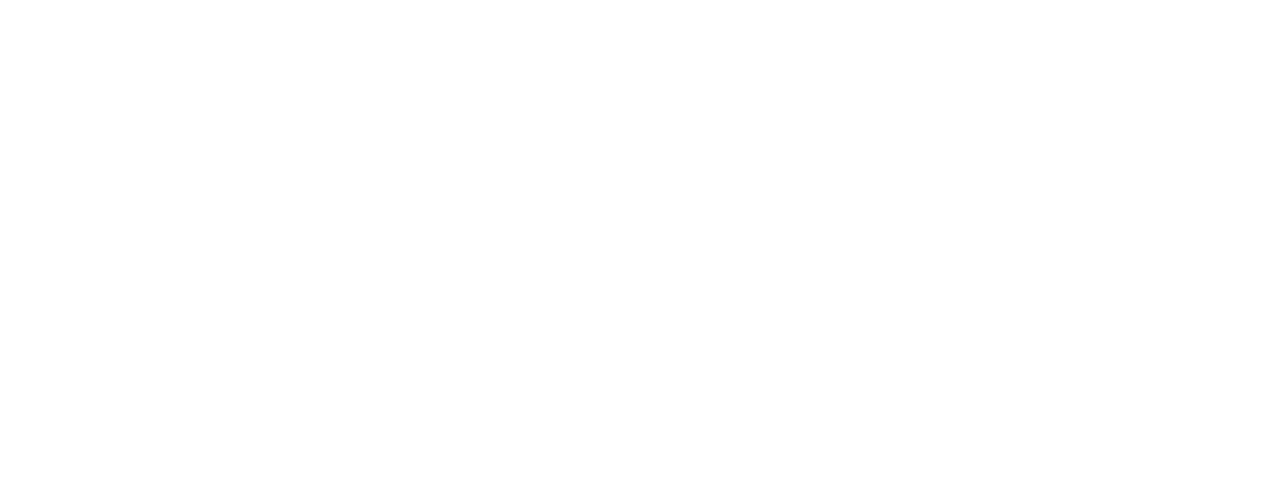
==== commit 1c52993a: "Bugfixing 5.0" ====
--- a/index.html
+++ b/index.html
@@ -79,7 +79,7 @@
         <div class="nav__search">
           <label for="search__desktop" class="label__flex"
             ><img src="/assets/search-icon.png" alt="Search" class="search__desktop-img" />
-            <p>Search</p></label
+            Search</label
           >
           <input type="checkbox" name="search__desktop" id="search__desktop" />
           <div class="search__container">
@@ -283,7 +283,7 @@
       </footer>
       <section class="contactform__container">
         <h2 id="contact">Message us</h2>
-        <form action="" method="get" class="form__container">
+        <form action="#" method="get" class="form__container">
           <div class="form__name">
             <label for="name"></label>
             <input type="text" name="name" class="input__name" placeholder="Full Name" />
@@ -316,6 +316,7 @@
         </form>
       </section>
       <section id="map" class="map__mobile">
+        <h2>Map</h2>
         <iframe
           src="https://www.google.com/maps/embed?pb=!1m18!1m12!1m3!1d2104.699314250057!2d8.0293412!3d58.1621192!2m3!1f0!2f0!3f0!3m2!1i1024!2i768!4f13.1!3m3!1m2!1s0x4638023575652699%3A0x5acfe1edf2bc8870!2sVigeveien%2022B%2C%204633%20Kristiansand!5e0!3m2!1sen!2sno!4v1638366936750!5m2!1sen!2sno"
           width="400"
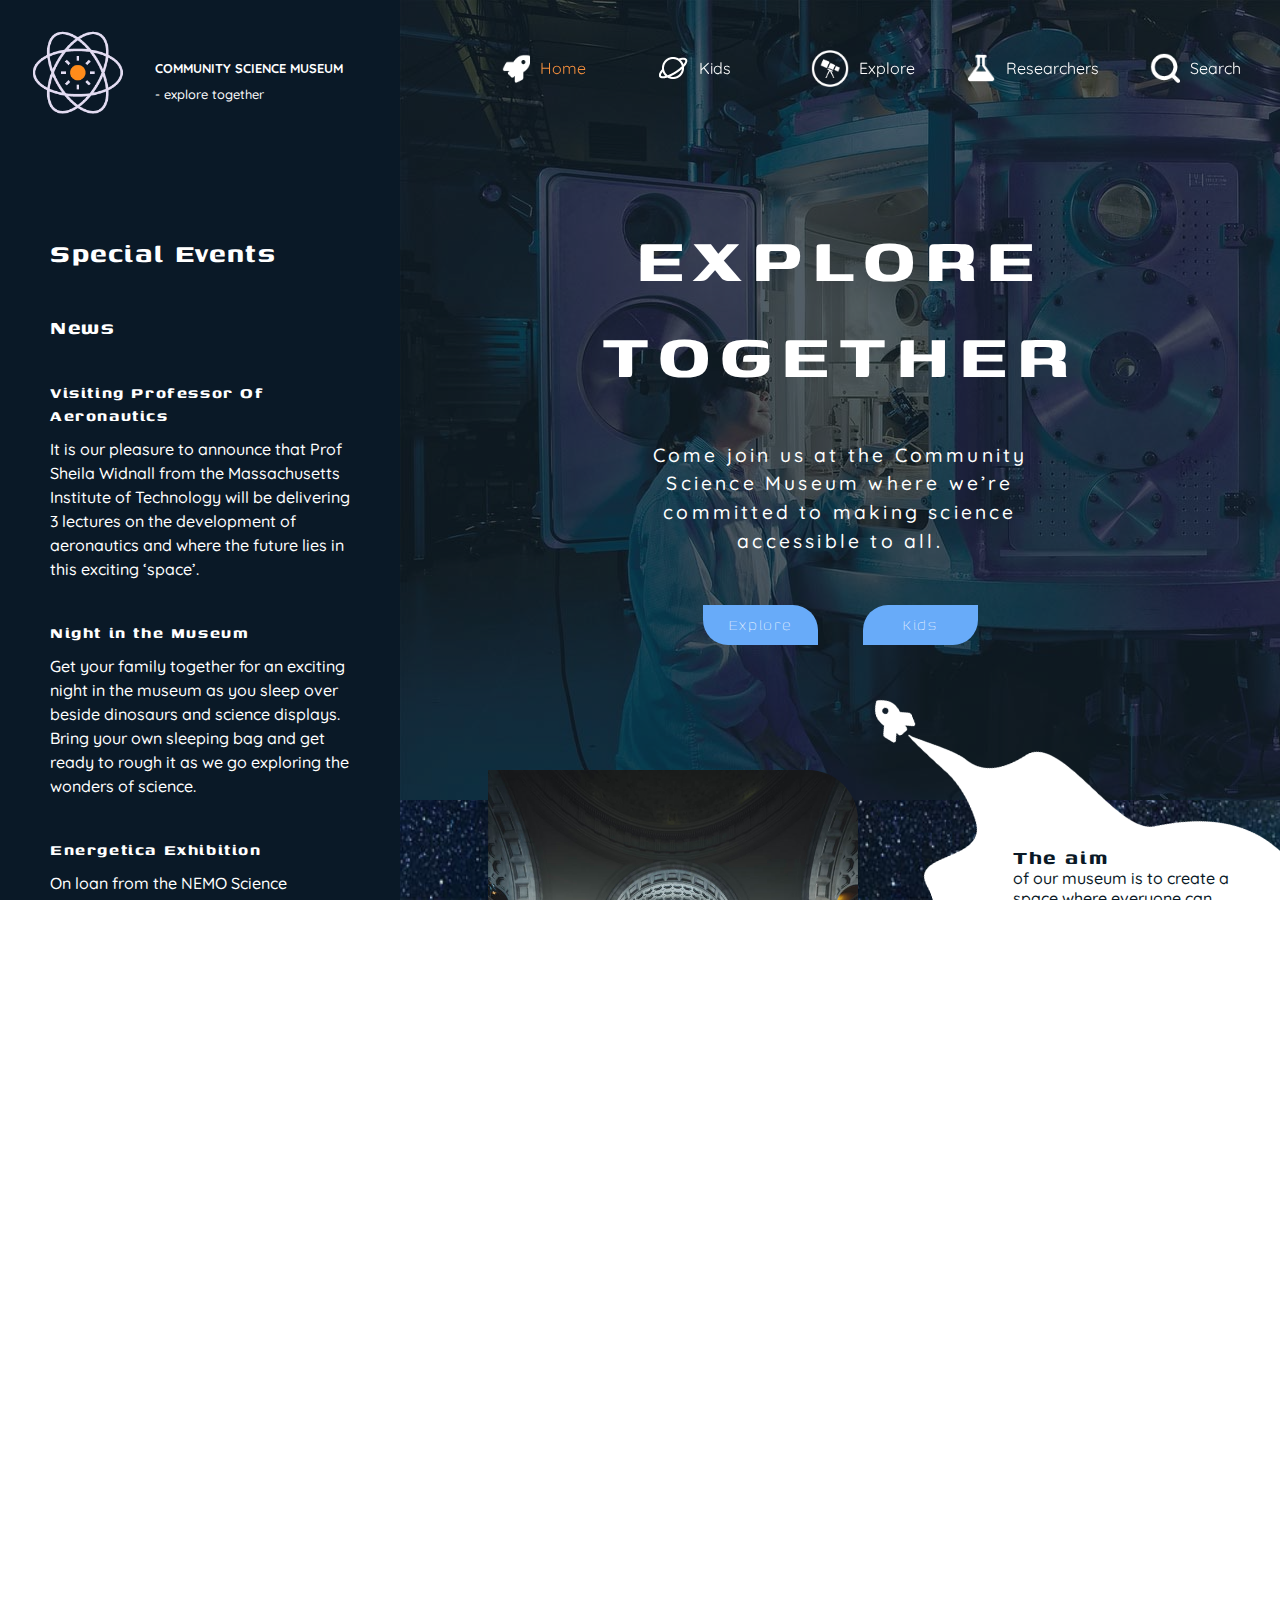
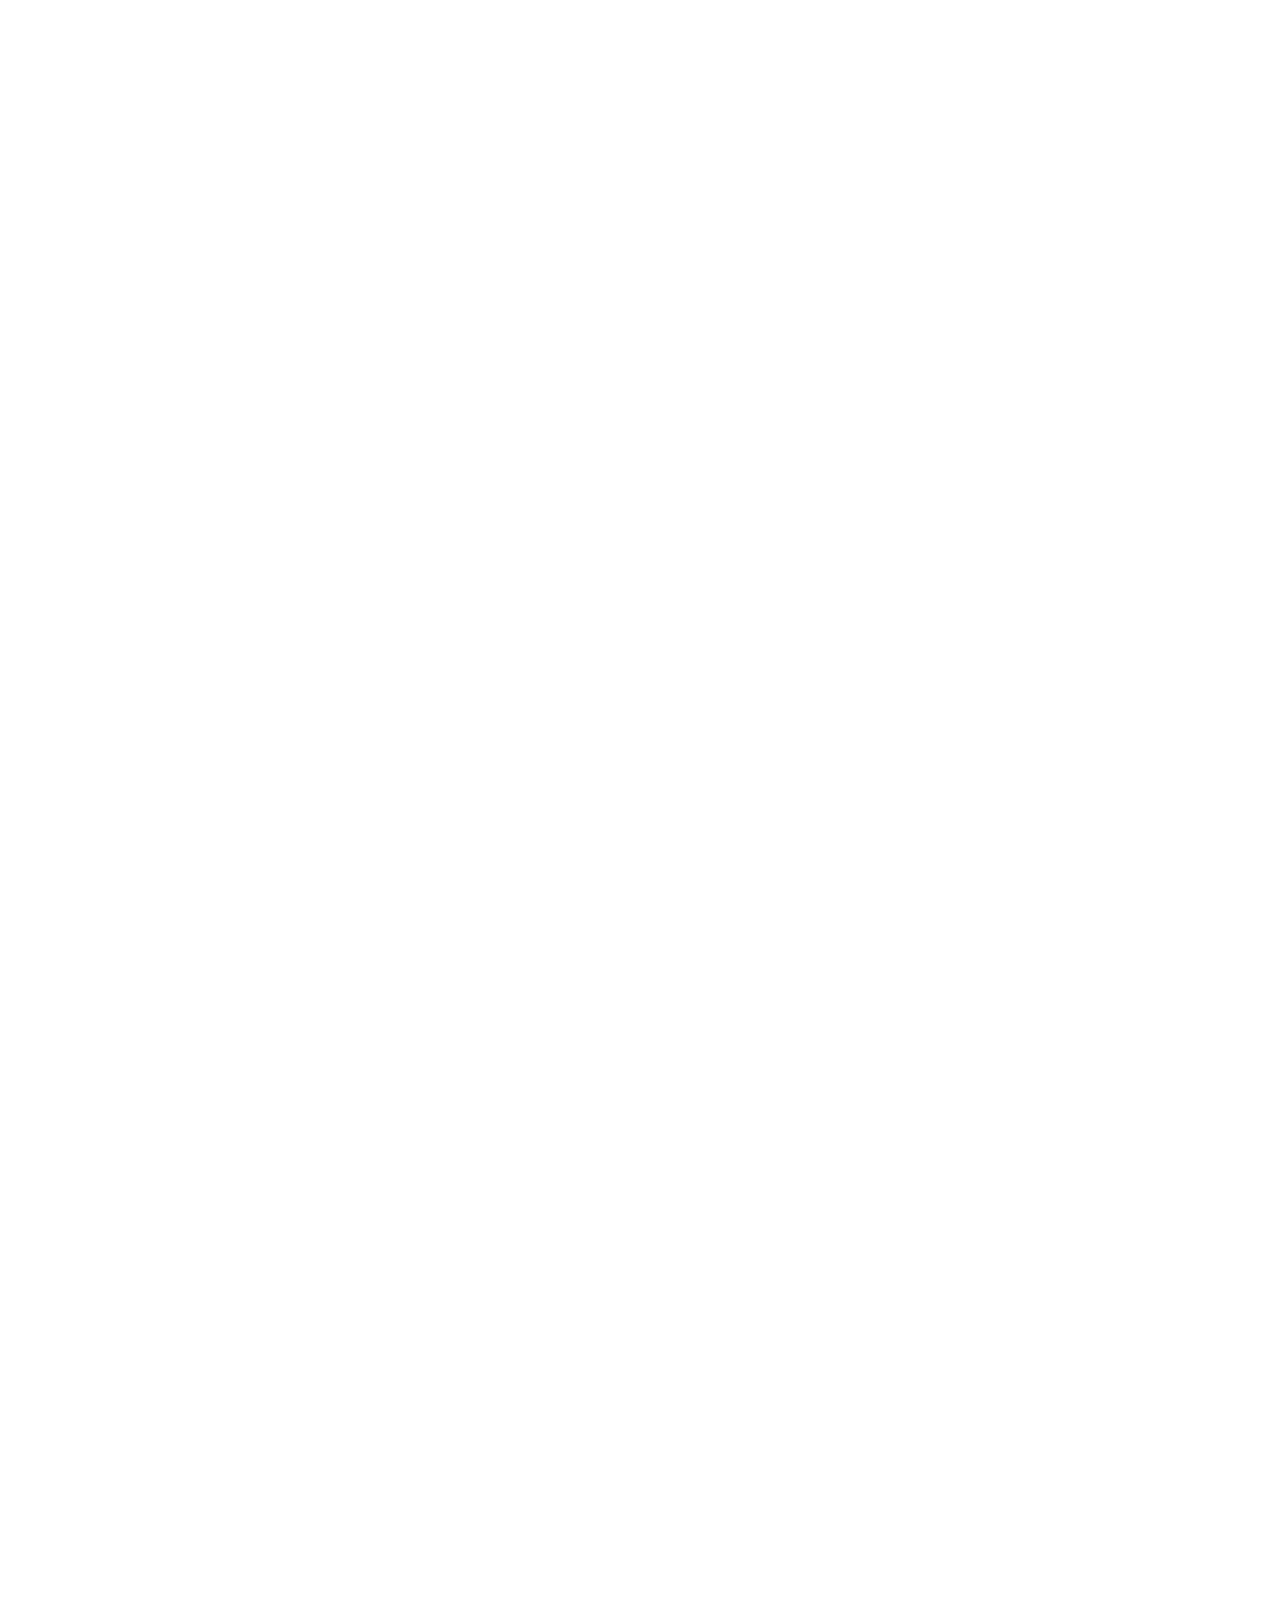
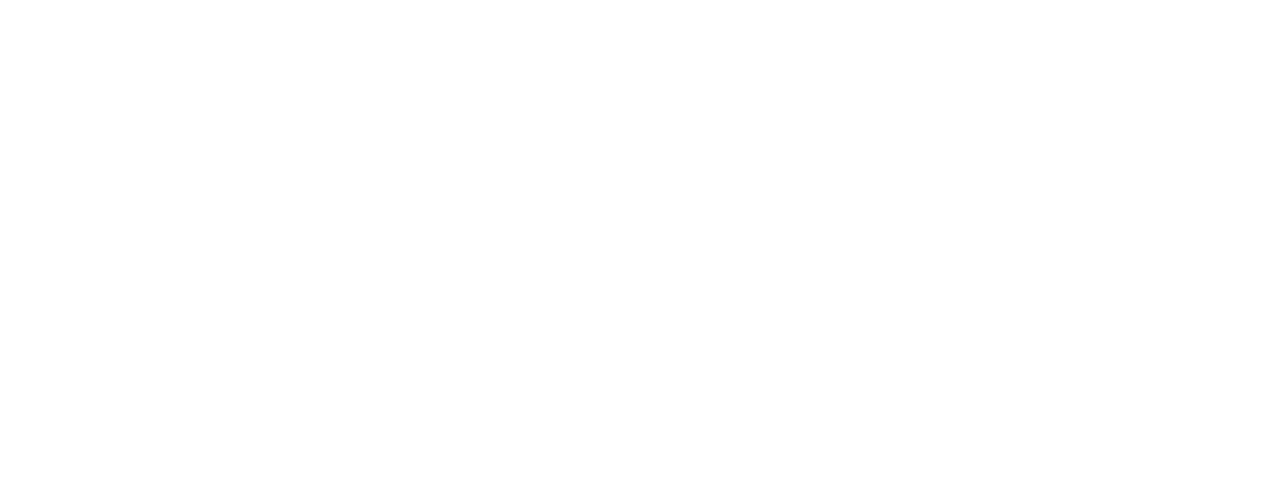
==== commit 64ab8b39: "Bugfixing 6.0" ====
--- a/index.html
+++ b/index.html
@@ -78,8 +78,11 @@
         </div>
         <div class="nav__search">
           <label for="search__desktop" class="label__flex"
-            ><img src="/assets/search-icon.png" alt="Search" class="search__desktop-img" />
-            Search</label
+            ><img
+              src="/assets/search-icon.png"
+              alt="Search"
+              class="search__desktop-img"
+            />Search</label
           >
           <input type="checkbox" name="search__desktop" id="search__desktop" />
           <div class="search__container">
@@ -257,7 +260,7 @@
           </div>
         </section>
         <section class="accessability__container">
-          <h3>Accessability</h3>
+          <h3>Accessibility</h3>
           <p>
             The museum has wheelchair accessibility ramps. It also has audio guides and braille
             display signs for the visually impaired.
@@ -281,8 +284,8 @@
         <a href="/special-events.html" class="events__mobile">Get involved</a>
         <a href="/get-involved.html" class="getinvolved__desktop events__mobile">Get involved</a>
       </footer>
-      <section class="contactform__container">
-        <h2 id="contact">Message us</h2>
+      <section class="contactform__container" id="contact">
+        <h2>Message us</h2>
         <form action="#" method="get" class="form__container">
           <div class="form__name">
             <label for="name"></label>
--- a/css/styles.css
+++ b/css/styles.css
@@ -962,6 +962,9 @@
 
   .label__flex {
     display: flex;
+    justify-content: center;
+    align-items: center;
+    color: #fff;
   }
 
   #search__desktop {
